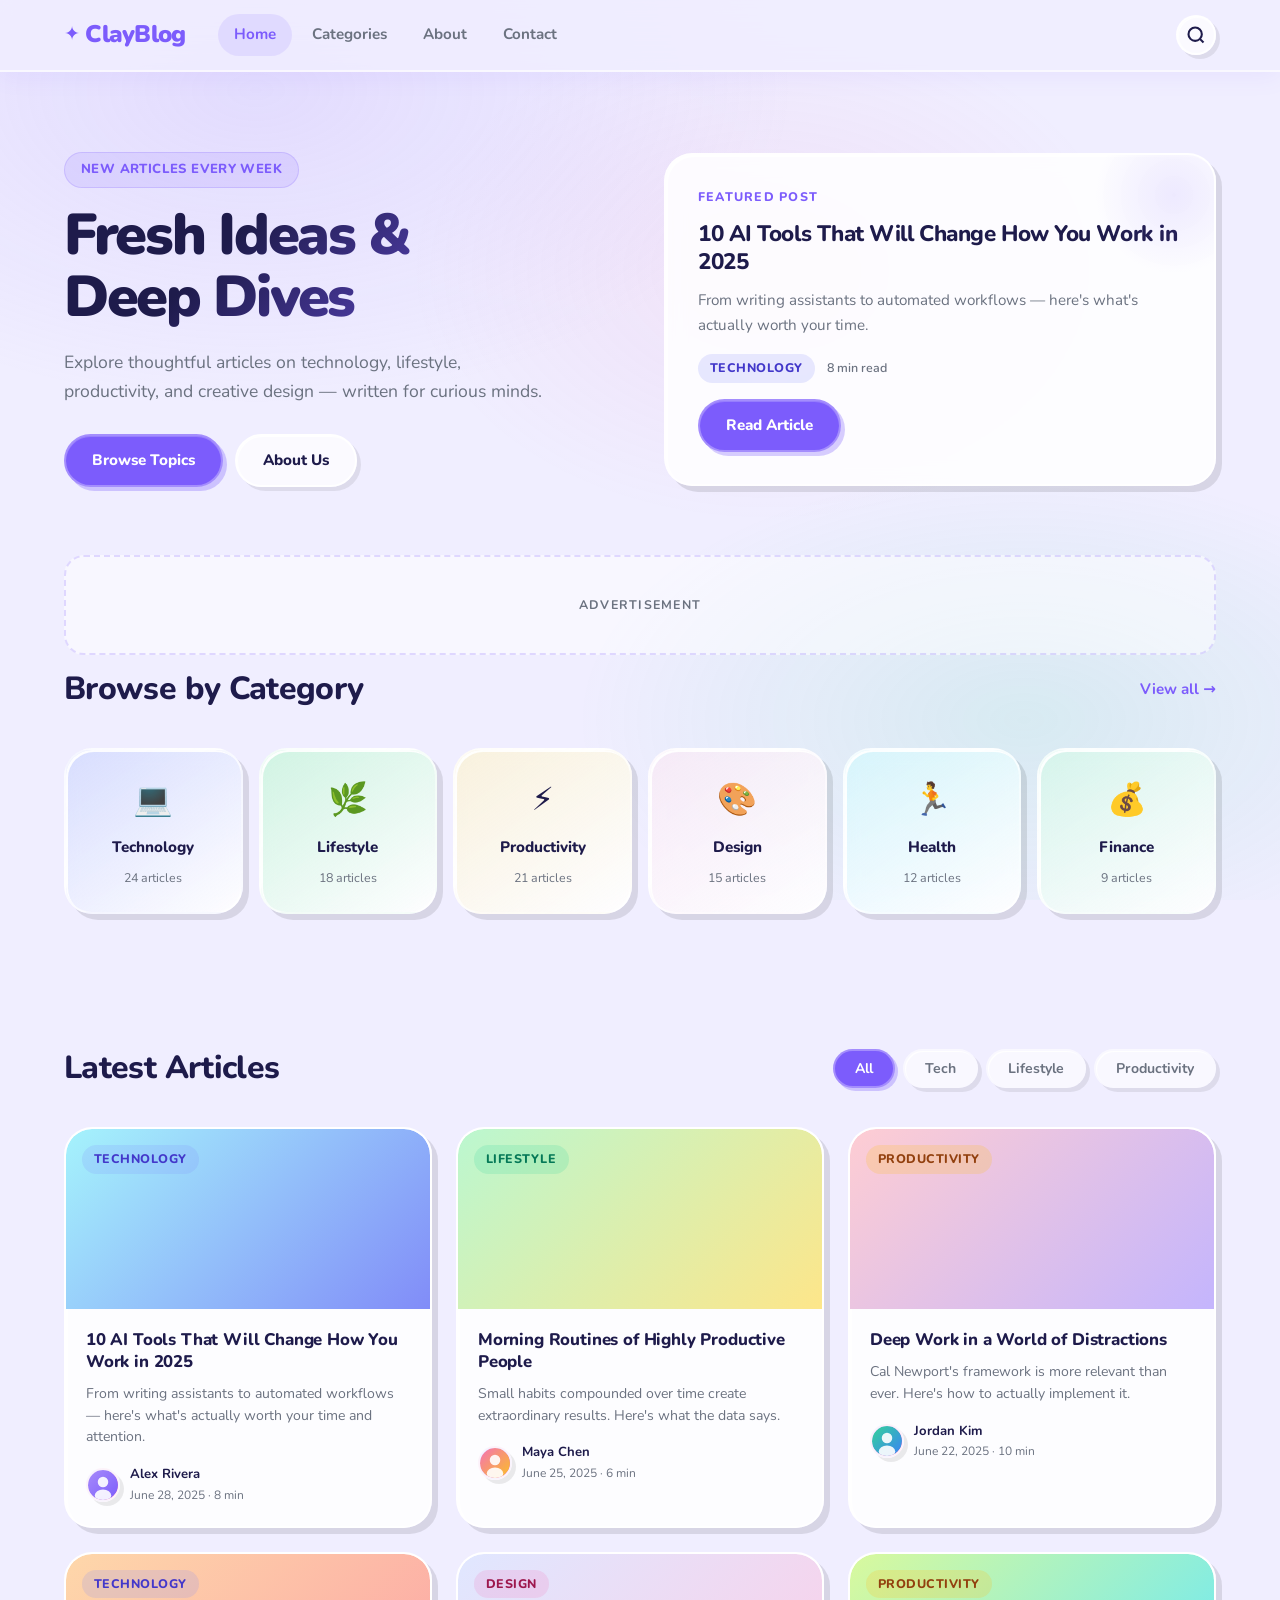
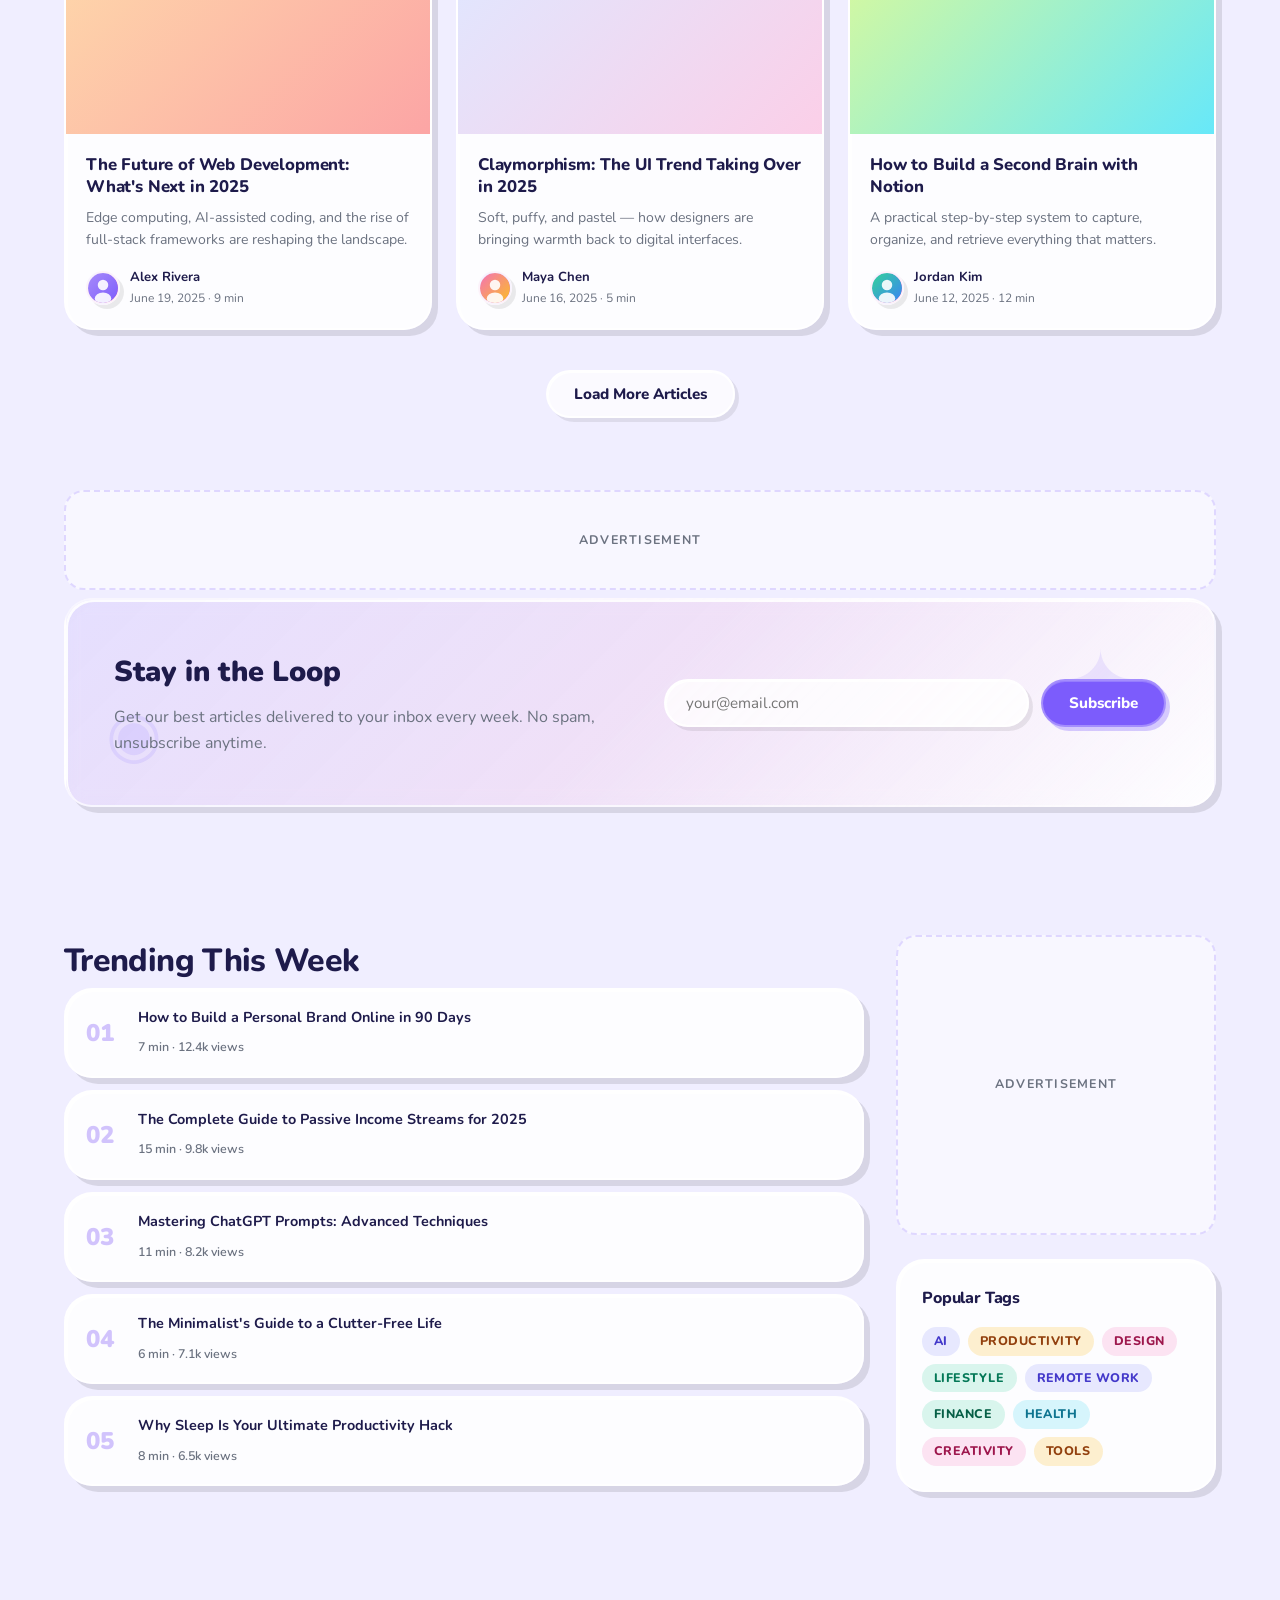
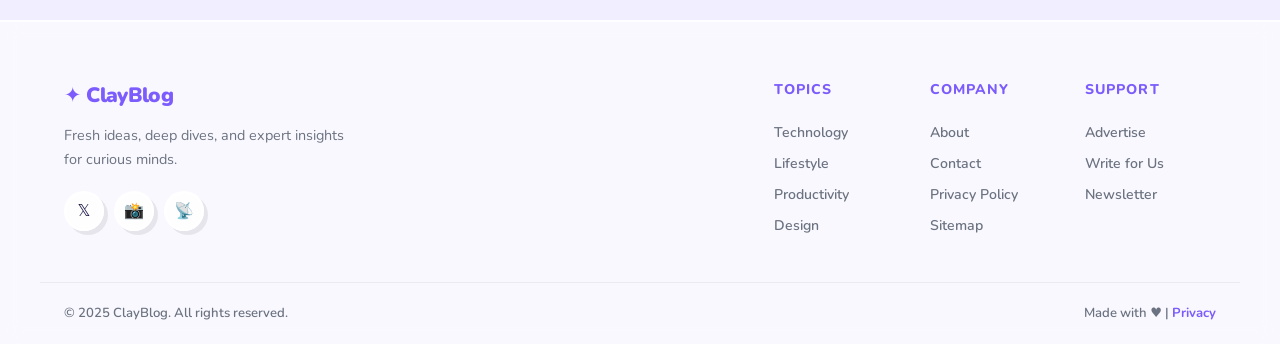
==== index.html @ caddc54f "add new code" ====
<!DOCTYPE html>
<html lang="en">
<head>
  <meta charset="UTF-8" />
  <meta name="viewport" content="width=device-width, initial-scale=1.0" />
  <title>ClayBlog — Fresh Ideas, Deep Dives</title>
  <meta name="description" content="ClayBlog delivers fresh articles on technology, lifestyle, productivity, and design. Explore our in-depth guides and expert insights." />
  <meta name="keywords" content="blog, technology, lifestyle, productivity, design, tips, guides" />
  <meta name="author" content="ClayBlog" />
  <meta name="robots" content="index, follow" />
  <link rel="canonical" href="https://yourdomain.com/" />

  <!-- Open Graph -->
  <meta property="og:type" content="website" />
  <meta property="og:url" content="https://yourdomain.com/" />
  <meta property="og:title" content="ClayBlog — Fresh Ideas, Deep Dives" />
  <meta property="og:description" content="ClayBlog delivers fresh articles on technology, lifestyle, productivity, and design." />
  <meta property="og:image" content="https://yourdomain.com/assets/og-image.jpg" />

  <!-- Twitter Card -->
  <meta name="twitter:card" content="summary_large_image" />
  <meta name="twitter:title" content="ClayBlog — Fresh Ideas, Deep Dives" />
  <meta name="twitter:description" content="ClayBlog delivers fresh articles on technology, lifestyle, productivity, and design." />
  <meta name="twitter:image" content="https://yourdomain.com/assets/og-image.jpg" />

  <!-- JSON-LD Structured Data -->
  <script type="application/ld+json">
  {
    "@context": "https://schema.org",
    "@type": "WebSite",
    "name": "ClayBlog",
    "url": "https://yourdomain.com",
    "description": "Fresh Ideas, Deep Dives",
    "potentialAction": {
      "@type": "SearchAction",
      "target": "https://yourdomain.com/search.html?q={search_term_string}",
      "query-input": "required name=search_term_string"
    }
  }
  </script>

  <!-- Google AdSense -->
  <!-- Replace ca-pub-XXXXXXXXXXXXXXXX with your publisher ID -->
  <!-- <script async src="https://pagead2.googlesyndication.com/pagead/js/adsbygoogle.js?client=ca-pub-XXXXXXXXXXXXXXXX" crossorigin="anonymous"></script> -->

  <link rel="stylesheet" href="css/style.css" />
  <link rel="preconnect" href="https://fonts.googleapis.com" />
  <link rel="preconnect" href="https://fonts.gstatic.com" crossorigin />
  <link href="https://fonts.googleapis.com/css2?family=Nunito:wght@400;600;700;800;900&display=swap" rel="stylesheet" />
</head>
<body>

  <!-- ===== HEADER ===== -->
  <header class="site-header">
    <div class="container header-inner">
      <a href="index.html" class="logo">
        <span class="logo-icon">✦</span> ClayBlog
      </a>
      <nav class="nav" id="main-nav" aria-label="Main navigation">
        <a href="index.html" class="nav-link active">Home</a>
        <a href="category.html" class="nav-link">Categories</a>
        <a href="about.html" class="nav-link">About</a>
        <a href="contact.html" class="nav-link">Contact</a>
      </nav>
      <div class="header-actions">
        <a href="search.html" class="btn-icon" aria-label="Search">
          <svg width="20" height="20" viewBox="0 0 24 24" fill="none" stroke="currentColor" stroke-width="2.5"><circle cx="11" cy="11" r="8"/><path d="m21 21-4.35-4.35"/></svg>
        </a>
        <button class="hamburger" id="hamburger" aria-label="Toggle menu" aria-expanded="false">
          <span></span><span></span><span></span>
        </button>
      </div>
    </div>
  </header>

  <main>

    <!-- ===== HERO ===== -->
    <section class="hero">
      <div class="container hero-inner">
        <div class="hero-text">
          <span class="badge">New Articles Every Week</span>
          <h1 class="hero-title">Fresh Ideas &<br>Deep Dives</h1>
          <p class="hero-desc">Explore thoughtful articles on technology, lifestyle, productivity, and creative design — written for curious minds.</p>
          <div class="hero-actions">
            <a href="category.html" class="btn btn-primary">Browse Topics</a>
            <a href="about.html" class="btn btn-ghost">About Us</a>
          </div>
        </div>
        <div class="hero-card clay-card hero-feature-card">
          <div class="feature-label">Featured Post</div>
          <h2 class="feature-title">10 AI Tools That Will Change How You Work in 2025</h2>
          <p class="feature-desc">From writing assistants to automated workflows — here's what's actually worth your time.</p>
          <div class="feature-meta">
            <span class="tag tag-tech">Technology</span>
            <span class="read-time">8 min read</span>
          </div>
          <a href="post.html" class="btn btn-primary mt-1">Read Article</a>
        </div>
      </div>
    </section>

    <!-- ===== TOP AD BANNER ===== -->
    <div class="container ad-zone">
      <div class="ad-placeholder">
        <!-- Google AdSense Banner 728×90 -->
        <!-- <ins class="adsbygoogle" style="display:block" data-ad-client="ca-pub-XXXXXXXXXXXXXXXX" data-ad-slot="XXXXXXXXXX" data-ad-format="auto" data-full-width-responsive="true"></ins> -->
        <span>Advertisement</span>
      </div>
    </div>

    <!-- ===== CATEGORIES ===== -->
    <section class="section categories-section">
      <div class="container">
        <div class="section-header">
          <h2 class="section-title">Browse by Category</h2>
          <a href="category.html" class="link-more">View all →</a>
        </div>
        <div class="categories-grid">
          <a href="category.html?cat=technology" class="clay-card category-card cat-tech">
            <span class="cat-icon">💻</span>
            <h3>Technology</h3>
            <p>24 articles</p>
          </a>
          <a href="category.html?cat=lifestyle" class="clay-card category-card cat-life">
            <span class="cat-icon">🌿</span>
            <h3>Lifestyle</h3>
            <p>18 articles</p>
          </a>
          <a href="category.html?cat=productivity" class="clay-card category-card cat-prod">
            <span class="cat-icon">⚡</span>
            <h3>Productivity</h3>
            <p>21 articles</p>
          </a>
          <a href="category.html?cat=design" class="clay-card category-card cat-design">
            <span class="cat-icon">🎨</span>
            <h3>Design</h3>
            <p>15 articles</p>
          </a>
          <a href="category.html?cat=health" class="clay-card category-card cat-health">
            <span class="cat-icon">🏃</span>
            <h3>Health</h3>
            <p>12 articles</p>
          </a>
          <a href="category.html?cat=finance" class="clay-card category-card cat-finance">
            <span class="cat-icon">💰</span>
            <h3>Finance</h3>
            <p>9 articles</p>
          </a>
        </div>
      </div>
    </section>

    <!-- ===== LATEST POSTS ===== -->
    <section class="section">
      <div class="container">
        <div class="section-header">
          <h2 class="section-title">Latest Articles</h2>
          <div class="filter-tabs" role="tablist">
            <button class="tab active" data-filter="all" role="tab">All</button>
            <button class="tab" data-filter="technology" role="tab">Tech</button>
            <button class="tab" data-filter="lifestyle" role="tab">Lifestyle</button>
            <button class="tab" data-filter="productivity" role="tab">Productivity</button>
          </div>
        </div>

        <div class="posts-grid" id="posts-grid">

          <article class="clay-card post-card" data-category="technology">
            <div class="post-img" style="background: linear-gradient(135deg,#a5f3fc,#818cf8)">
              <span class="tag tag-tech">Technology</span>
            </div>
            <div class="post-body">
              <h3 class="post-title"><a href="post.html">10 AI Tools That Will Change How You Work in 2025</a></h3>
              <p class="post-excerpt">From writing assistants to automated workflows — here's what's actually worth your time and attention.</p>
              <div class="post-meta">
                <img src="assets/avatar1.svg" alt="Author" class="avatar" />
                <div>
                  <span class="author-name">Alex Rivera</span>
                  <span class="post-date">June 28, 2025 · 8 min</span>
                </div>
              </div>
            </div>
          </article>

          <article class="clay-card post-card" data-category="lifestyle">
            <div class="post-img" style="background: linear-gradient(135deg,#bbf7d0,#fde68a)">
              <span class="tag tag-life">Lifestyle</span>
            </div>
            <div class="post-body">
              <h3 class="post-title"><a href="post.html">Morning Routines of Highly Productive People</a></h3>
              <p class="post-excerpt">Small habits compounded over time create extraordinary results. Here's what the data says.</p>
              <div class="post-meta">
                <img src="assets/avatar2.svg" alt="Author" class="avatar" />
                <div>
                  <span class="author-name">Maya Chen</span>
                  <span class="post-date">June 25, 2025 · 6 min</span>
                </div>
              </div>
            </div>
          </article>

          <article class="clay-card post-card" data-category="productivity">
            <div class="post-img" style="background: linear-gradient(135deg,#fecdd3,#c4b5fd)">
              <span class="tag tag-prod">Productivity</span>
            </div>
            <div class="post-body">
              <h3 class="post-title"><a href="post.html">Deep Work in a World of Distractions</a></h3>
              <p class="post-excerpt">Cal Newport's framework is more relevant than ever. Here's how to actually implement it.</p>
              <div class="post-meta">
                <img src="assets/avatar3.svg" alt="Author" class="avatar" />
                <div>
                  <span class="author-name">Jordan Kim</span>
                  <span class="post-date">June 22, 2025 · 10 min</span>
                </div>
              </div>
            </div>
          </article>

          <article class="clay-card post-card" data-category="technology">
            <div class="post-img" style="background: linear-gradient(135deg,#fed7aa,#fca5a5)">
              <span class="tag tag-tech">Technology</span>
            </div>
            <div class="post-body">
              <h3 class="post-title"><a href="post.html">The Future of Web Development: What's Next in 2025</a></h3>
              <p class="post-excerpt">Edge computing, AI-assisted coding, and the rise of full-stack frameworks are reshaping the landscape.</p>
              <div class="post-meta">
                <img src="assets/avatar1.svg" alt="Author" class="avatar" />
                <div>
                  <span class="author-name">Alex Rivera</span>
                  <span class="post-date">June 19, 2025 · 9 min</span>
                </div>
              </div>
            </div>
          </article>

          <article class="clay-card post-card" data-category="design">
            <div class="post-img" style="background: linear-gradient(135deg,#e0e7ff,#fbcfe8)">
              <span class="tag tag-design">Design</span>
            </div>
            <div class="post-body">
              <h3 class="post-title"><a href="post.html">Claymorphism: The UI Trend Taking Over in 2025</a></h3>
              <p class="post-excerpt">Soft, puffy, and pastel — how designers are bringing warmth back to digital interfaces.</p>
              <div class="post-meta">
                <img src="assets/avatar2.svg" alt="Author" class="avatar" />
                <div>
                  <span class="author-name">Maya Chen</span>
                  <span class="post-date">June 16, 2025 · 5 min</span>
                </div>
              </div>
            </div>
          </article>

          <article class="clay-card post-card" data-category="productivity">
            <div class="post-img" style="background: linear-gradient(135deg,#d9f99d,#67e8f9)">
              <span class="tag tag-prod">Productivity</span>
            </div>
            <div class="post-body">
              <h3 class="post-title"><a href="post.html">How to Build a Second Brain with Notion</a></h3>
              <p class="post-excerpt">A practical step-by-step system to capture, organize, and retrieve everything that matters.</p>
              <div class="post-meta">
                <img src="assets/avatar3.svg" alt="Author" class="avatar" />
                <div>
                  <span class="author-name">Jordan Kim</span>
                  <span class="post-date">June 12, 2025 · 12 min</span>
                </div>
              </div>
            </div>
          </article>

        </div>

        <div class="load-more-wrap">
          <button class="btn btn-ghost" id="load-more">Load More Articles</button>
        </div>
      </div>
    </section>

    <!-- ===== MID AD ===== -->
    <div class="container ad-zone">
      <div class="ad-placeholder">
        <!-- Google AdSense Rectangle 300×250 -->
        <!-- <ins class="adsbygoogle" style="display:block" data-ad-client="ca-pub-XXXXXXXXXXXXXXXX" data-ad-slot="XXXXXXXXXX" data-ad-format="rectangle"></ins> -->
        <span>Advertisement</span>
      </div>
    </div>

    <!-- ===== NEWSLETTER ===== -->
    <section class="section newsletter-section">
      <div class="container">
        <div class="clay-card newsletter-card">
          <div class="newsletter-deco deco-1">✦</div>
          <div class="newsletter-deco deco-2">◉</div>
          <div class="newsletter-inner">
            <div class="newsletter-text">
              <h2>Stay in the Loop</h2>
              <p>Get our best articles delivered to your inbox every week. No spam, unsubscribe anytime.</p>
            </div>
            <form class="newsletter-form" id="newsletter-form" onsubmit="handleSubscribe(event)">
              <input type="email" placeholder="your@email.com" required class="clay-input" aria-label="Email address" />
              <button type="submit" class="btn btn-primary">Subscribe</button>
            </form>
          </div>
        </div>
      </div>
    </section>

    <!-- ===== TRENDING ===== -->
    <section class="section">
      <div class="container two-col">
        <div class="main-col">
          <h2 class="section-title">Trending This Week</h2>
          <div class="trending-list">
            <a href="post.html" class="clay-card trending-item">
              <span class="trend-num">01</span>
              <div>
                <h4>How to Build a Personal Brand Online in 90 Days</h4>
                <span class="read-time">7 min · 12.4k views</span>
              </div>
            </a>
            <a href="post.html" class="clay-card trending-item">
              <span class="trend-num">02</span>
              <div>
                <h4>The Complete Guide to Passive Income Streams for 2025</h4>
                <span class="read-time">15 min · 9.8k views</span>
              </div>
            </a>
            <a href="post.html" class="clay-card trending-item">
              <span class="trend-num">03</span>
              <div>
                <h4>Mastering ChatGPT Prompts: Advanced Techniques</h4>
                <span class="read-time">11 min · 8.2k views</span>
              </div>
            </a>
            <a href="post.html" class="clay-card trending-item">
              <span class="trend-num">04</span>
              <div>
                <h4>The Minimalist's Guide to a Clutter-Free Life</h4>
                <span class="read-time">6 min · 7.1k views</span>
              </div>
            </a>
            <a href="post.html" class="clay-card trending-item">
              <span class="trend-num">05</span>
              <div>
                <h4>Why Sleep Is Your Ultimate Productivity Hack</h4>
                <span class="read-time">8 min · 6.5k views</span>
              </div>
            </a>
          </div>
        </div>

        <aside class="sidebar-col">
          <!-- Sidebar Ad -->
          <div class="ad-placeholder sidebar-ad">
            <!-- Google AdSense Sidebar 300×600 -->
            <!-- <ins class="adsbygoogle" style="display:block" data-ad-client="ca-pub-XXXXXXXXXXXXXXXX" data-ad-slot="XXXXXXXXXX" data-ad-format="auto"></ins> -->
            <span>Advertisement</span>
          </div>

          <div class="clay-card widget">
            <h3 class="widget-title">Popular Tags</h3>
            <div class="tags-cloud">
              <a href="search.html?q=ai" class="tag tag-tech">AI</a>
              <a href="search.html?q=productivity" class="tag tag-prod">Productivity</a>
              <a href="search.html?q=design" class="tag tag-design">Design</a>
              <a href="search.html?q=lifestyle" class="tag tag-life">Lifestyle</a>
              <a href="search.html?q=remote-work" class="tag tag-tech">Remote Work</a>
              <a href="search.html?q=finance" class="tag tag-finance">Finance</a>
              <a href="search.html?q=health" class="tag tag-health">Health</a>
              <a href="search.html?q=creativity" class="tag tag-design">Creativity</a>
              <a href="search.html?q=tools" class="tag tag-prod">Tools</a>
            </div>
          </div>
        </aside>
      </div>
    </section>

  </main>

  <!-- ===== FOOTER ===== -->
  <footer class="site-footer">
    <div class="container footer-inner">
      <div class="footer-brand">
        <a href="index.html" class="logo">✦ ClayBlog</a>
        <p>Fresh ideas, deep dives, and expert insights for curious minds.</p>
        <div class="social-links">
          <a href="#" aria-label="Twitter" class="social-btn">𝕏</a>
          <a href="#" aria-label="Instagram" class="social-btn">📸</a>
          <a href="#" aria-label="RSS" class="social-btn">📡</a>
        </div>
      </div>
      <div class="footer-links">
        <div class="footer-col">
          <h4>Topics</h4>
          <a href="category.html?cat=technology">Technology</a>
          <a href="category.html?cat=lifestyle">Lifestyle</a>
          <a href="category.html?cat=productivity">Productivity</a>
          <a href="category.html?cat=design">Design</a>
        </div>
        <div class="footer-col">
          <h4>Company</h4>
          <a href="about.html">About</a>
          <a href="contact.html">Contact</a>
          <a href="privacy.html">Privacy Policy</a>
          <a href="sitemap.xml">Sitemap</a>
        </div>
        <div class="footer-col">
          <h4>Support</h4>
          <a href="advertise.html">Advertise</a>
          <a href="contact.html">Write for Us</a>
          <a href="contact.html">Newsletter</a>
        </div>
      </div>
    </div>
    <div class="footer-bottom">
      <p>© 2025 ClayBlog. All rights reserved.</p>
      <p>Made with ♥ | <a href="privacy.html">Privacy</a></p>
    </div>
  </footer>

  <script src="js/main.js"></script>
</body>
</html>
---- css/style.css ----
/* ===================================================
   CLAYMORPHISM BLOG — GLOBAL STYLESHEET
   =================================================== */

/* ---- CSS Variables ---- */
:root {
  --clay-bg: #f0eeff;
  --clay-surface: #ffffff;
  --clay-primary: #7c5cfc;
  --clay-primary-light: #a78bfa;
  --clay-secondary: #f472b6;
  --clay-accent: #34d399;
  --clay-text: #1e1b4b;
  --clay-muted: #6b7280;
  --clay-border: rgba(255,255,255,0.7);
  --clay-shadow-sm: 4px 4px 0 rgba(0,0,0,0.08), inset 1px 1px 0 rgba(255,255,255,0.9);
  --clay-shadow-md: 6px 6px 0 rgba(0,0,0,0.10), inset 2px 2px 0 rgba(255,255,255,0.9);
  --clay-shadow-lg: 8px 8px 0 rgba(0,0,0,0.12), inset 2px 2px 0 rgba(255,255,255,0.9);
  --clay-shadow-hover: 10px 10px 0 rgba(124,92,252,0.2), inset 2px 2px 0 rgba(255,255,255,0.9);
  --radius-sm: 14px;
  --radius-md: 20px;
  --radius-lg: 28px;
  --radius-xl: 36px;
  --font: 'Nunito', system-ui, sans-serif;
  --transition: 0.25s cubic-bezier(.34,1.56,.64,1);
}

/* ---- Reset ---- */
*, *::before, *::after { box-sizing: border-box; margin: 0; padding: 0; }
html { scroll-behavior: smooth; }
body {
  font-family: var(--font);
  background: var(--clay-bg);
  color: var(--clay-text);
  line-height: 1.65;
  font-size: 16px;
  min-height: 100vh;
}
img { max-width: 100%; display: block; }
a { text-decoration: none; color: inherit; }
button { cursor: pointer; font-family: var(--font); }

/* ---- Background decoration ---- */
body::before {
  content: '';
  position: fixed;
  inset: 0;
  background:
    radial-gradient(ellipse 60% 50% at 20% 10%, rgba(167,139,250,0.18) 0%, transparent 70%),
    radial-gradient(ellipse 50% 40% at 80% 80%, rgba(52,211,153,0.13) 0%, transparent 70%),
    radial-gradient(ellipse 40% 40% at 60% 30%, rgba(244,114,182,0.10) 0%, transparent 70%);
  pointer-events: none;
  z-index: 0;
}
body > * { position: relative; z-index: 1; }

/* ===================================================
   CLAY CARD — Core component
   =================================================== */
.clay-card {
  background: rgba(255,255,255,0.85);
  backdrop-filter: blur(10px);
  -webkit-backdrop-filter: blur(10px);
  border: 2px solid var(--clay-border);
  border-radius: var(--radius-lg);
  box-shadow: var(--clay-shadow-md);
  transition: transform var(--transition), box-shadow var(--transition);
}
.clay-card:hover {
  transform: translateY(-4px) scale(1.01);
  box-shadow: var(--clay-shadow-hover);
}

/* ===================================================
   LAYOUT
   =================================================== */
.container {
  max-width: 1200px;
  margin: 0 auto;
  padding: 0 24px;
}
.section { padding: 64px 0; }
.two-col {
  display: grid;
  grid-template-columns: 1fr 320px;
  gap: 32px;
  align-items: start;
}

/* ===================================================
   TYPOGRAPHY
   =================================================== */
.section-title {
  font-size: clamp(1.4rem, 3vw, 2rem);
  font-weight: 800;
  color: var(--clay-text);
  letter-spacing: -0.02em;
}
.section-header {
  display: flex;
  align-items: center;
  justify-content: space-between;
  margin-bottom: 32px;
  flex-wrap: wrap;
  gap: 12px;
}
.link-more {
  font-weight: 700;
  color: var(--clay-primary);
  font-size: 0.95rem;
  transition: opacity 0.2s;
}
.link-more:hover { opacity: 0.75; }

/* ===================================================
   HEADER
   =================================================== */
.site-header {
  position: sticky;
  top: 0;
  z-index: 100;
  background: rgba(240,238,255,0.85);
  backdrop-filter: blur(16px);
  -webkit-backdrop-filter: blur(16px);
  border-bottom: 2px solid rgba(255,255,255,0.6);
  box-shadow: 0 4px 24px rgba(124,92,252,0.08);
}
.header-inner {
  display: flex;
  align-items: center;
  gap: 32px;
  height: 70px;
}
.logo {
  font-size: 1.5rem;
  font-weight: 900;
  color: var(--clay-primary);
  letter-spacing: -0.03em;
  display: flex;
  align-items: center;
  gap: 6px;
  flex-shrink: 0;
}
.logo-icon { font-size: 1.2rem; }
.nav {
  display: flex;
  gap: 4px;
  flex: 1;
}
.nav-link {
  padding: 8px 16px;
  border-radius: 50px;
  font-weight: 700;
  font-size: 0.95rem;
  color: var(--clay-muted);
  transition: all 0.2s;
}
.nav-link:hover, .nav-link.active {
  background: rgba(124,92,252,0.12);
  color: var(--clay-primary);
}
.header-actions { display: flex; align-items: center; gap: 8px; margin-left: auto; }
.btn-icon {
  width: 40px; height: 40px;
  display: flex; align-items: center; justify-content: center;
  background: rgba(255,255,255,0.7);
  border-radius: 50%;
  border: 2px solid rgba(255,255,255,0.9);
  box-shadow: var(--clay-shadow-sm);
  color: var(--clay-text);
  transition: all 0.2s;
}
.btn-icon:hover { transform: scale(1.08); box-shadow: var(--clay-shadow-md); }
.hamburger {
  display: none;
  flex-direction: column;
  gap: 5px;
  background: rgba(255,255,255,0.7);
  border: 2px solid rgba(255,255,255,0.9);
  box-shadow: var(--clay-shadow-sm);
  border-radius: 12px;
  padding: 9px 10px;
  width: 42px; height: 42px;
}
.hamburger span {
  display: block; width: 100%; height: 2px;
  background: var(--clay-text); border-radius: 2px;
  transition: all 0.25s;
}

/* ===================================================
   BUTTONS
   =================================================== */
.btn {
  display: inline-flex;
  align-items: center;
  gap: 8px;
  padding: 12px 26px;
  border-radius: 50px;
  font-weight: 800;
  font-size: 0.95rem;
  border: 2.5px solid transparent;
  transition: all var(--transition);
  white-space: nowrap;
}
.btn-primary {
  background: var(--clay-primary);
  color: #fff;
  border-color: rgba(255,255,255,0.3);
  box-shadow: 4px 4px 0 rgba(124,92,252,0.3), inset 0 1px 0 rgba(255,255,255,0.2);
}
.btn-primary:hover {
  transform: translateY(-3px) scale(1.03);
  box-shadow: 6px 6px 0 rgba(124,92,252,0.35), inset 0 1px 0 rgba(255,255,255,0.2);
}
.btn-ghost {
  background: rgba(255,255,255,0.7);
  color: var(--clay-text);
  border-color: rgba(255,255,255,0.9);
  box-shadow: var(--clay-shadow-sm);
}
.btn-ghost:hover {
  transform: translateY(-3px) scale(1.03);
  box-shadow: var(--clay-shadow-md);
  background: #fff;
}
.mt-1 { margin-top: 16px; }

/* ===================================================
   BADGES & TAGS
   =================================================== */
.badge {
  display: inline-flex;
  align-items: center;
  padding: 6px 16px;
  background: rgba(124,92,252,0.12);
  color: var(--clay-primary);
  border-radius: 50px;
  font-size: 0.82rem;
  font-weight: 800;
  letter-spacing: 0.03em;
  text-transform: uppercase;
  margin-bottom: 16px;
  border: 1.5px solid rgba(124,92,252,0.2);
}
.tag {
  display: inline-flex;
  align-items: center;
  padding: 4px 12px;
  border-radius: 50px;
  font-size: 0.78rem;
  font-weight: 800;
  text-transform: uppercase;
  letter-spacing: 0.04em;
}
.tag-tech { background: rgba(129,140,248,0.18); color: #4338ca; }
.tag-life { background: rgba(52,211,153,0.18); color: #047857; }
.tag-prod { background: rgba(251,191,36,0.22); color: #92400e; }
.tag-design { background: rgba(244,114,182,0.18); color: #9d174d; }
.tag-health { background: rgba(34,211,238,0.18); color: #0e7490; }
.tag-finance { background: rgba(52,211,153,0.18); color: #065f46; }

/* ===================================================
   HERO
   =================================================== */
.hero {
  padding: 80px 0 60px;
}
.hero-inner {
  display: grid;
  grid-template-columns: 1fr 1fr;
  gap: 48px;
  align-items: center;
}
.hero-title {
  font-size: clamp(2.2rem, 5vw, 3.6rem);
  font-weight: 900;
  line-height: 1.08;
  letter-spacing: -0.04em;
  margin-bottom: 20px;
  background: linear-gradient(135deg, var(--clay-text) 30%, var(--clay-primary));
  -webkit-background-clip: text;
  -webkit-text-fill-color: transparent;
  background-clip: text;
}
.hero-desc {
  color: var(--clay-muted);
  font-size: 1.1rem;
  margin-bottom: 28px;
  max-width: 480px;
}
.hero-actions { display: flex; gap: 12px; flex-wrap: wrap; }
.hero-feature-card {
  padding: 32px;
  position: relative;
  overflow: hidden;
}
.hero-feature-card::before {
  content: '';
  position: absolute;
  top: -40px; right: -40px;
  width: 160px; height: 160px;
  background: radial-gradient(circle, rgba(124,92,252,0.12), transparent 70%);
  border-radius: 50%;
}
.feature-label {
  font-size: 0.78rem;
  font-weight: 800;
  text-transform: uppercase;
  letter-spacing: 0.1em;
  color: var(--clay-primary);
  margin-bottom: 12px;
}
.feature-title {
  font-size: 1.4rem;
  font-weight: 800;
  line-height: 1.25;
  margin-bottom: 12px;
  letter-spacing: -0.02em;
}
.feature-desc {
  color: var(--clay-muted);
  font-size: 0.95rem;
  margin-bottom: 16px;
}
.feature-meta { display: flex; align-items: center; gap: 12px; }

/* ===================================================
   CATEGORIES
   =================================================== */
.categories-section { padding-top: 0; }
.categories-grid {
  display: grid;
  grid-template-columns: repeat(6, 1fr);
  gap: 16px;
}
.category-card {
  display: flex;
  flex-direction: column;
  align-items: center;
  text-align: center;
  padding: 24px 16px;
  gap: 8px;
  transition: all var(--transition);
}
.category-card:hover { transform: translateY(-6px) scale(1.04); }
.cat-icon { font-size: 2rem; }
.category-card h3 { font-size: 0.95rem; font-weight: 800; }
.category-card p { font-size: 0.78rem; color: var(--clay-muted); }
.cat-tech { background: linear-gradient(145deg, rgba(199,210,254,0.6), rgba(255,255,255,0.9)); }
.cat-life { background: linear-gradient(145deg, rgba(187,247,208,0.6), rgba(255,255,255,0.9)); }
.cat-prod { background: linear-gradient(145deg, rgba(254,243,199,0.6), rgba(255,255,255,0.9)); }
.cat-design { background: linear-gradient(145deg, rgba(252,231,243,0.6), rgba(255,255,255,0.9)); }
.cat-health { background: linear-gradient(145deg, rgba(207,250,254,0.6), rgba(255,255,255,0.9)); }
.cat-finance { background: linear-gradient(145deg, rgba(209,250,229,0.6), rgba(255,255,255,0.9)); }

/* ===================================================
   FILTER TABS
   =================================================== */
.filter-tabs { display: flex; gap: 8px; flex-wrap: wrap; }
.tab {
  padding: 8px 20px;
  border-radius: 50px;
  border: 2px solid transparent;
  font-size: 0.88rem;
  font-weight: 700;
  background: rgba(255,255,255,0.6);
  color: var(--clay-muted);
  box-shadow: var(--clay-shadow-sm);
  transition: all 0.2s;
}
.tab:hover { background: rgba(255,255,255,0.9); color: var(--clay-text); }
.tab.active {
  background: var(--clay-primary);
  color: #fff;
  border-color: rgba(255,255,255,0.3);
  box-shadow: 3px 3px 0 rgba(124,92,252,0.3);
}

/* ===================================================
   POST CARDS
   =================================================== */
.posts-grid {
  display: grid;
  grid-template-columns: repeat(3, 1fr);
  gap: 24px;
}
.post-card { overflow: hidden; }
.post-img {
  height: 180px;
  border-radius: calc(var(--radius-lg) - 2px) calc(var(--radius-lg) - 2px) 0 0;
  display: flex;
  align-items: flex-start;
  padding: 16px;
  position: relative;
}
.post-body { padding: 20px; }
.post-title {
  font-size: 1.05rem;
  font-weight: 800;
  line-height: 1.3;
  margin-bottom: 10px;
  letter-spacing: -0.01em;
}
.post-title a { color: var(--clay-text); transition: color 0.2s; }
.post-title a:hover { color: var(--clay-primary); }
.post-excerpt { font-size: 0.88rem; color: var(--clay-muted); margin-bottom: 16px; line-height: 1.55; }
.post-meta { display: flex; align-items: center; gap: 10px; }
.avatar {
  width: 34px; height: 34px;
  border-radius: 50%;
  border: 2px solid rgba(255,255,255,0.9);
  box-shadow: var(--clay-shadow-sm);
  background: linear-gradient(135deg, var(--clay-primary-light), var(--clay-secondary));
}
.author-name { display: block; font-size: 0.82rem; font-weight: 700; }
.post-date { display: block; font-size: 0.75rem; color: var(--clay-muted); }
.read-time { font-size: 0.78rem; color: var(--clay-muted); font-weight: 600; }
.load-more-wrap { text-align: center; margin-top: 40px; }

/* ===================================================
   AD ZONES
   =================================================== */
.ad-zone { margin: 8px auto; }
.ad-placeholder {
  background: rgba(255,255,255,0.5);
  border: 2px dashed rgba(124,92,252,0.2);
  border-radius: var(--radius-md);
  min-height: 100px;
  display: flex;
  align-items: center;
  justify-content: center;
  color: var(--clay-muted);
  font-size: 0.78rem;
  font-weight: 700;
  text-transform: uppercase;
  letter-spacing: 0.1em;
  padding: 12px;
}
.sidebar-ad { min-height: 300px; margin-bottom: 24px; }

/* ===================================================
   NEWSLETTER
   =================================================== */
.newsletter-section { padding-top: 0; }
.newsletter-card {
  padding: 48px;
  position: relative;
  overflow: hidden;
  background: linear-gradient(135deg, rgba(167,139,250,0.15), rgba(244,114,182,0.1), rgba(255,255,255,0.9));
}
.newsletter-deco {
  position: absolute;
  font-size: 3rem;
  opacity: 0.12;
  color: var(--clay-primary);
  pointer-events: none;
  font-weight: 900;
}
.deco-1 { top: 16px; right: 80px; font-size: 5rem; }
.deco-2 { bottom: 16px; left: 40px; font-size: 4rem; }
.newsletter-inner {
  display: flex;
  align-items: center;
  gap: 48px;
  position: relative;
}
.newsletter-text { flex: 1; }
.newsletter-text h2 { font-size: 1.8rem; font-weight: 900; margin-bottom: 8px; }
.newsletter-text p { color: var(--clay-muted); font-size: 1rem; }
.newsletter-form {
  display: flex;
  gap: 12px;
  flex: 1;
  min-width: 0;
}
.clay-input {
  flex: 1;
  padding: 12px 20px;
  border-radius: 50px;
  border: 2px solid rgba(255,255,255,0.9);
  background: rgba(255,255,255,0.8);
  font-family: var(--font);
  font-size: 0.95rem;
  color: var(--clay-text);
  box-shadow: var(--clay-shadow-sm);
  outline: none;
  transition: box-shadow 0.2s;
  min-width: 0;
}
.clay-input:focus { box-shadow: var(--clay-shadow-md), 0 0 0 3px rgba(124,92,252,0.15); }

/* ===================================================
   TRENDING
   =================================================== */
.trending-list { display: flex; flex-direction: column; gap: 12px; }
.trending-item {
  display: flex;
  align-items: center;
  gap: 16px;
  padding: 16px 20px;
  transition: all var(--transition);
  text-decoration: none;
  color: var(--clay-text);
}
.trending-item:hover { transform: translateX(4px); }
.trend-num {
  font-size: 1.5rem;
  font-weight: 900;
  color: var(--clay-primary-light);
  opacity: 0.5;
  min-width: 36px;
  line-height: 1;
}
.trending-item h4 { font-size: 0.9rem; font-weight: 700; margin-bottom: 4px; }

/* ===================================================
   SIDEBAR WIDGETS
   =================================================== */
.widget { padding: 24px; }
.widget-title {
  font-size: 1rem;
  font-weight: 800;
  margin-bottom: 16px;
  letter-spacing: -0.01em;
}
.tags-cloud { display: flex; flex-wrap: wrap; gap: 8px; }

/* ===================================================
   FOOTER
   =================================================== */
.site-footer {
  background: rgba(255,255,255,0.6);
  backdrop-filter: blur(10px);
  border-top: 2px solid rgba(255,255,255,0.7);
  margin-top: 64px;
}
.footer-inner {
  padding: 56px 24px 40px;
  display: grid;
  grid-template-columns: 1.5fr 1fr;
  gap: 48px;
}
.footer-brand .logo { font-size: 1.3rem; margin-bottom: 12px; display: inline-flex; }
.footer-brand p { color: var(--clay-muted); font-size: 0.9rem; max-width: 280px; margin-bottom: 20px; }
.social-links { display: flex; gap: 10px; }
.social-btn {
  width: 40px; height: 40px;
  border-radius: 50%;
  background: rgba(255,255,255,0.8);
  border: 2px solid rgba(255,255,255,0.9);
  box-shadow: var(--clay-shadow-sm);
  display: flex; align-items: center; justify-content: center;
  font-size: 1rem;
  transition: all 0.2s;
}
.social-btn:hover { transform: translateY(-3px); box-shadow: var(--clay-shadow-md); }
.footer-links { display: grid; grid-template-columns: repeat(3, 1fr); gap: 24px; }
.footer-col h4 { font-size: 0.88rem; font-weight: 800; text-transform: uppercase; letter-spacing: 0.08em; margin-bottom: 16px; color: var(--clay-primary); }
.footer-col a {
  display: block;
  font-size: 0.88rem;
  color: var(--clay-muted);
  padding: 4px 0;
  transition: color 0.2s;
  font-weight: 600;
}
.footer-col a:hover { color: var(--clay-primary); }
.footer-bottom {
  border-top: 1px solid rgba(0,0,0,0.06);
  padding: 20px 24px;
  display: flex;
  justify-content: space-between;
  align-items: center;
  font-size: 0.82rem;
  color: var(--clay-muted);
  font-weight: 600;
  max-width: 1200px;
  margin: 0 auto;
}
.footer-bottom a { color: var(--clay-primary); font-weight: 700; }

/* ===================================================
   POST PAGE
   =================================================== */
.post-hero { padding: 56px 0 40px; }
.post-layout {
  display: grid;
  grid-template-columns: 1fr 300px;
  gap: 32px;
  align-items: start;
  padding: 0 0 80px;
}
.post-header { margin-bottom: 32px; }
.post-header .tag { margin-bottom: 16px; }
.post-header h1 {
  font-size: clamp(1.8rem, 4vw, 2.8rem);
  font-weight: 900;
  line-height: 1.12;
  letter-spacing: -0.03em;
  margin-bottom: 16px;
}
.post-subtitle { font-size: 1.15rem; color: var(--clay-muted); margin-bottom: 24px; }
.post-meta-bar {
  display: flex;
  align-items: center;
  gap: 16px;
  padding: 16px 0;
  border-top: 2px solid rgba(0,0,0,0.06);
  border-bottom: 2px solid rgba(0,0,0,0.06);
  flex-wrap: wrap;
}
.post-cover {
  width: 100%;
  height: 400px;
  border-radius: var(--radius-xl);
  background: linear-gradient(135deg, #a5f3fc, #818cf8, #c4b5fd);
  margin-bottom: 40px;
  display: flex;
  align-items: center;
  justify-content: center;
  box-shadow: var(--clay-shadow-lg);
  font-size: 5rem;
}
.post-content { max-width: 720px; }
.post-content h2 {
  font-size: 1.5rem; font-weight: 800;
  margin: 40px 0 16px;
  letter-spacing: -0.02em;
}
.post-content h3 { font-size: 1.2rem; font-weight: 800; margin: 28px 0 12px; }
.post-content p { margin-bottom: 20px; font-size: 1.05rem; line-height: 1.75; color: #2d2b4e; }
.post-content ul, .post-content ol { margin: 0 0 20px 24px; }
.post-content li { margin-bottom: 8px; font-size: 1.05rem; line-height: 1.7; }
.post-content blockquote {
  border-left: 4px solid var(--clay-primary);
  padding: 16px 24px;
  margin: 28px 0;
  background: rgba(124,92,252,0.07);
  border-radius: 0 var(--radius-sm) var(--radius-sm) 0;
  font-size: 1.1rem;
  font-weight: 600;
  color: var(--clay-text);
}
.post-content code {
  background: rgba(124,92,252,0.1);
  padding: 2px 8px;
  border-radius: 6px;
  font-size: 0.9em;
  font-family: monospace;
}
.callout {
  padding: 20px 24px;
  border-radius: var(--radius-md);
  margin: 28px 0;
  background: rgba(167,139,250,0.12);
  border: 2px solid rgba(124,92,252,0.15);
  font-size: 0.95rem;
  font-weight: 600;
}
.post-tags { margin-top: 40px; display: flex; gap: 8px; flex-wrap: wrap; }
.post-share {
  margin-top: 32px;
  padding: 24px;
  border-radius: var(--radius-lg);
  background: rgba(255,255,255,0.7);
  border: 2px solid rgba(255,255,255,0.9);
  box-shadow: var(--clay-shadow-sm);
}
.post-share h4 { font-size: 0.9rem; font-weight: 800; margin-bottom: 12px; }
.share-btns { display: flex; gap: 10px; flex-wrap: wrap; }
.share-btn {
  padding: 8px 16px;
  border-radius: 50px;
  font-size: 0.82rem;
  font-weight: 700;
  border: 2px solid transparent;
  transition: all 0.2s;
}
.share-tw { background: rgba(29,161,242,0.12); color: #1da1f2; }
.share-fb { background: rgba(24,119,242,0.12); color: #1877f2; }
.share-li { background: rgba(10,102,194,0.12); color: #0a66c2; }
.share-cp { background: rgba(124,92,252,0.12); color: var(--clay-primary); }
.share-btn:hover { transform: translateY(-2px); box-shadow: var(--clay-shadow-sm); }

/* Post sidebar */
.post-sidebar { position: sticky; top: 90px; display: flex; flex-direction: column; gap: 20px; }
.sidebar-widget {
  padding: 22px;
  border-radius: var(--radius-lg);
  background: rgba(255,255,255,0.85);
  border: 2px solid rgba(255,255,255,0.9);
  box-shadow: var(--clay-shadow-sm);
}
.sidebar-widget h3 { font-size: 0.95rem; font-weight: 800; margin-bottom: 16px; }
.related-post {
  display: flex;
  gap: 12px;
  align-items: flex-start;
  padding: 10px 0;
  border-bottom: 1px solid rgba(0,0,0,0.05);
  color: var(--clay-text);
}
.related-post:last-child { border-bottom: none; }
.related-thumb {
  width: 52px; height: 52px;
  border-radius: var(--radius-sm);
  flex-shrink: 0;
  display: flex; align-items: center; justify-content: center;
  font-size: 1.3rem;
}
.related-post h4 { font-size: 0.82rem; font-weight: 700; line-height: 1.35; margin-bottom: 4px; }
.related-post:hover h4 { color: var(--clay-primary); }
.toc-list { list-style: none; margin: 0; padding: 0; }
.toc-list li { margin-bottom: 10px; }
.toc-list a {
  font-size: 0.85rem;
  color: var(--clay-muted);
  font-weight: 600;
  transition: color 0.2s;
  display: block;
  padding: 4px 0 4px 12px;
  border-left: 2px solid transparent;
}
.toc-list a:hover, .toc-list a.active {
  color: var(--clay-primary);
  border-left-color: var(--clay-primary);
}

/* ===================================================
   CATEGORY PAGE
   =================================================== */
.page-hero {
  padding: 56px 0 32px;
  text-align: center;
}
.page-hero h1 { font-size: clamp(2rem, 5vw, 3rem); font-weight: 900; margin-bottom: 12px; }
.page-hero p { color: var(--clay-muted); font-size: 1.05rem; }

/* ===================================================
   ABOUT PAGE
   =================================================== */
.about-hero { padding: 64px 0; }
.about-inner { display: grid; grid-template-columns: 1fr 1fr; gap: 64px; align-items: center; }
.about-img {
  border-radius: var(--radius-xl);
  height: 400px;
  background: linear-gradient(135deg, #a5f3fc, #818cf8, #c4b5fd);
  display: flex; align-items: center; justify-content: center;
  font-size: 5rem;
  box-shadow: var(--clay-shadow-lg);
}
.about-text h1 { font-size: 2.5rem; font-weight: 900; margin-bottom: 20px; }
.about-text p { color: var(--clay-muted); font-size: 1.05rem; margin-bottom: 16px; line-height: 1.75; }
.team-grid { display: grid; grid-template-columns: repeat(3, 1fr); gap: 24px; margin-top: 48px; }
.team-card {
  padding: 28px 20px;
  text-align: center;
}
.team-avatar {
  width: 80px; height: 80px;
  border-radius: 50%;
  margin: 0 auto 16px;
  background: linear-gradient(135deg, var(--clay-primary-light), var(--clay-secondary));
  display: flex; align-items: center; justify-content: center;
  font-size: 2rem;
  border: 3px solid rgba(255,255,255,0.9);
  box-shadow: var(--clay-shadow-sm);
}
.team-card h3 { font-weight: 800; margin-bottom: 4px; }
.team-card p { font-size: 0.85rem; color: var(--clay-muted); }

/* ===================================================
   CONTACT PAGE
   =================================================== */
.contact-grid { display: grid; grid-template-columns: 1fr 1fr; gap: 48px; padding: 64px 0; }
.contact-info h1 { font-size: 2.2rem; font-weight: 900; margin-bottom: 16px; }
.contact-info p { color: var(--clay-muted); margin-bottom: 32px; line-height: 1.7; }
.contact-item { display: flex; align-items: center; gap: 16px; margin-bottom: 20px; }
.contact-icon {
  width: 48px; height: 48px;
  border-radius: var(--radius-sm);
  background: rgba(124,92,252,0.1);
  display: flex; align-items: center; justify-content: center;
  font-size: 1.3rem;
  border: 2px solid rgba(124,92,252,0.15);
}
.contact-item h4 { font-size: 0.85rem; font-weight: 700; }
.contact-item p { font-size: 0.9rem; color: var(--clay-muted); }
.contact-form { display: flex; flex-direction: column; gap: 16px; }
.form-group { display: flex; flex-direction: column; gap: 6px; }
.form-label { font-size: 0.85rem; font-weight: 700; color: var(--clay-text); }
.clay-textarea {
  padding: 14px 20px;
  border-radius: var(--radius-md);
  border: 2px solid rgba(255,255,255,0.9);
  background: rgba(255,255,255,0.8);
  font-family: var(--font);
  font-size: 0.95rem;
  color: var(--clay-text);
  box-shadow: var(--clay-shadow-sm);
  outline: none;
  resize: vertical;
  transition: box-shadow 0.2s;
}
.clay-input, .clay-textarea { width: 100%; }
.clay-textarea:focus { box-shadow: var(--clay-shadow-md), 0 0 0 3px rgba(124,92,252,0.15); }

/* ===================================================
   SEARCH PAGE
   =================================================== */
.search-hero { padding: 56px 0 32px; text-align: center; }
.search-box { max-width: 640px; margin: 0 auto; display: flex; gap: 12px; }
.search-results { padding: 40px 0 80px; }
.search-results-grid { display: grid; gap: 16px; }
.search-result-item {
  display: flex;
  gap: 20px;
  padding: 20px;
  border-radius: var(--radius-lg);
  background: rgba(255,255,255,0.85);
  border: 2px solid rgba(255,255,255,0.9);
  box-shadow: var(--clay-shadow-sm);
  transition: all var(--transition);
  color: var(--clay-text);
}
.search-result-item:hover { transform: translateX(4px); box-shadow: var(--clay-shadow-md); }
.result-thumb {
  width: 80px; height: 80px;
  border-radius: var(--radius-md);
  flex-shrink: 0;
  display: flex; align-items: center; justify-content: center;
  font-size: 2rem;
}
.result-body h3 { font-size: 1rem; font-weight: 800; margin-bottom: 6px; }
.result-body p { font-size: 0.88rem; color: var(--clay-muted); }

/* ===================================================
   PRIVACY / LEGAL
   =================================================== */
.legal-content {
  max-width: 780px;
  margin: 0 auto;
  padding: 64px 24px;
}
.legal-content h1 { font-size: 2rem; font-weight: 900; margin-bottom: 8px; }
.legal-content .subtitle { color: var(--clay-muted); margin-bottom: 40px; }
.legal-content h2 { font-size: 1.2rem; font-weight: 800; margin: 32px 0 12px; }
.legal-content p, .legal-content li { font-size: 0.98rem; color: #3b3a5c; line-height: 1.75; margin-bottom: 12px; }
.legal-content ul { margin-left: 20px; }

/* ===================================================
   TOAST / NOTIFICATION
   =================================================== */
.toast {
  position: fixed;
  bottom: 24px; right: 24px;
  background: var(--clay-primary);
  color: #fff;
  padding: 14px 24px;
  border-radius: var(--radius-md);
  font-weight: 700;
  font-size: 0.9rem;
  box-shadow: var(--clay-shadow-lg);
  z-index: 9999;
  transform: translateY(120px);
  transition: transform 0.4s cubic-bezier(.34,1.56,.64,1);
}
.toast.show { transform: translateY(0); }

/* ===================================================
   SCROLL TO TOP
   =================================================== */
.scroll-top {
  position: fixed;
  bottom: 28px; right: 28px;
  width: 48px; height: 48px;
  border-radius: 50%;
  background: var(--clay-primary);
  color: #fff;
  border: 2px solid rgba(255,255,255,0.3);
  box-shadow: 4px 4px 0 rgba(124,92,252,0.3);
  display: flex; align-items: center; justify-content: center;
  font-size: 1.2rem;
  cursor: pointer;
  z-index: 999;
  opacity: 0;
  transform: translateY(20px);
  transition: all 0.3s;
}
.scroll-top.visible { opacity: 1; transform: translateY(0); }
.scroll-top:hover { transform: translateY(-4px); }

/* ===================================================
   RESPONSIVE
   =================================================== */
@media (max-width: 1024px) {
  .categories-grid { grid-template-columns: repeat(3, 1fr); }
  .two-col { grid-template-columns: 1fr; }
  .post-layout { grid-template-columns: 1fr; }
  .post-sidebar { position: static; }
}

@media (max-width: 768px) {
  .hero-inner { grid-template-columns: 1fr; }
  .hero-feature-card { order: -1; }
  .posts-grid { grid-template-columns: 1fr; }
  .footer-inner { grid-template-columns: 1fr; }
  .footer-links { grid-template-columns: repeat(2, 1fr); }
  .newsletter-inner { flex-direction: column; gap: 24px; }
  .newsletter-form { flex-direction: column; }
  .about-inner { grid-template-columns: 1fr; }
  .contact-grid { grid-template-columns: 1fr; }
  .team-grid { grid-template-columns: 1fr; }
  .nav { display: none; flex-direction: column; gap: 4px; position: absolute; top: 70px; left: 0; right: 0; background: rgba(240,238,255,0.97); backdrop-filter: blur(16px); padding: 16px 24px; border-bottom: 2px solid rgba(255,255,255,0.6); box-shadow: 0 8px 24px rgba(0,0,0,0.08); z-index: 99; }
  .nav.open { display: flex; }
  .hamburger { display: flex; }
  .categories-grid { grid-template-columns: repeat(2, 1fr); }
  .section { padding: 40px 0; }
}

@media (max-width: 480px) {
  .categories-grid { grid-template-columns: repeat(2, 1fr); }
  .footer-links { grid-template-columns: 1fr; }
  .hero { padding: 48px 0 40px; }
  .hero-title { font-size: 2rem; }
  .newsletter-card { padding: 28px 20px; }
  .post-cover { height: 240px; }
  .search-box { flex-direction: column; }
}

/* ===================================================
   ANIMATIONS
   =================================================== */
@keyframes fadeInUp {
  from { opacity: 0; transform: translateY(24px); }
  to   { opacity: 1; transform: translateY(0); }
}
.animate-in {
  animation: fadeInUp 0.5s ease forwards;
  opacity: 0;
}
.delay-1 { animation-delay: 0.1s; }
.delay-2 { animation-delay: 0.2s; }
.delay-3 { animation-delay: 0.3s; }
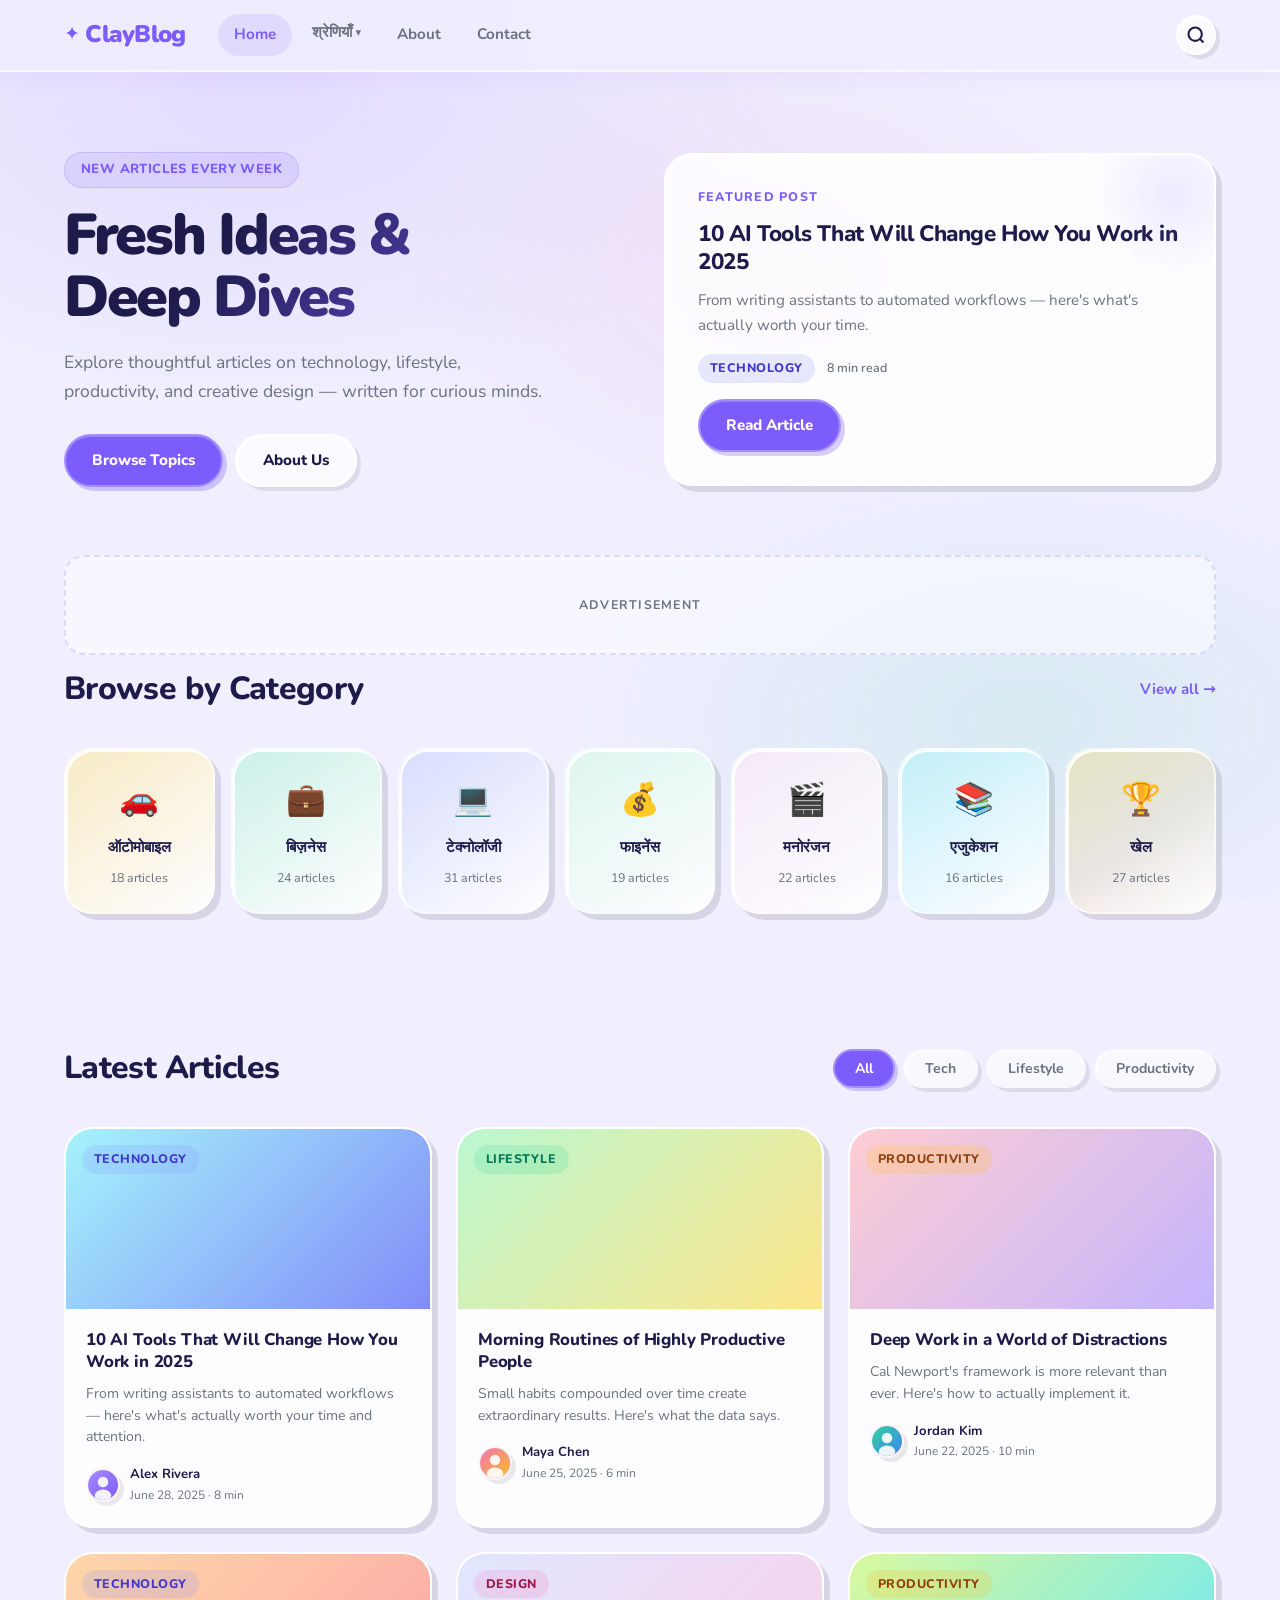
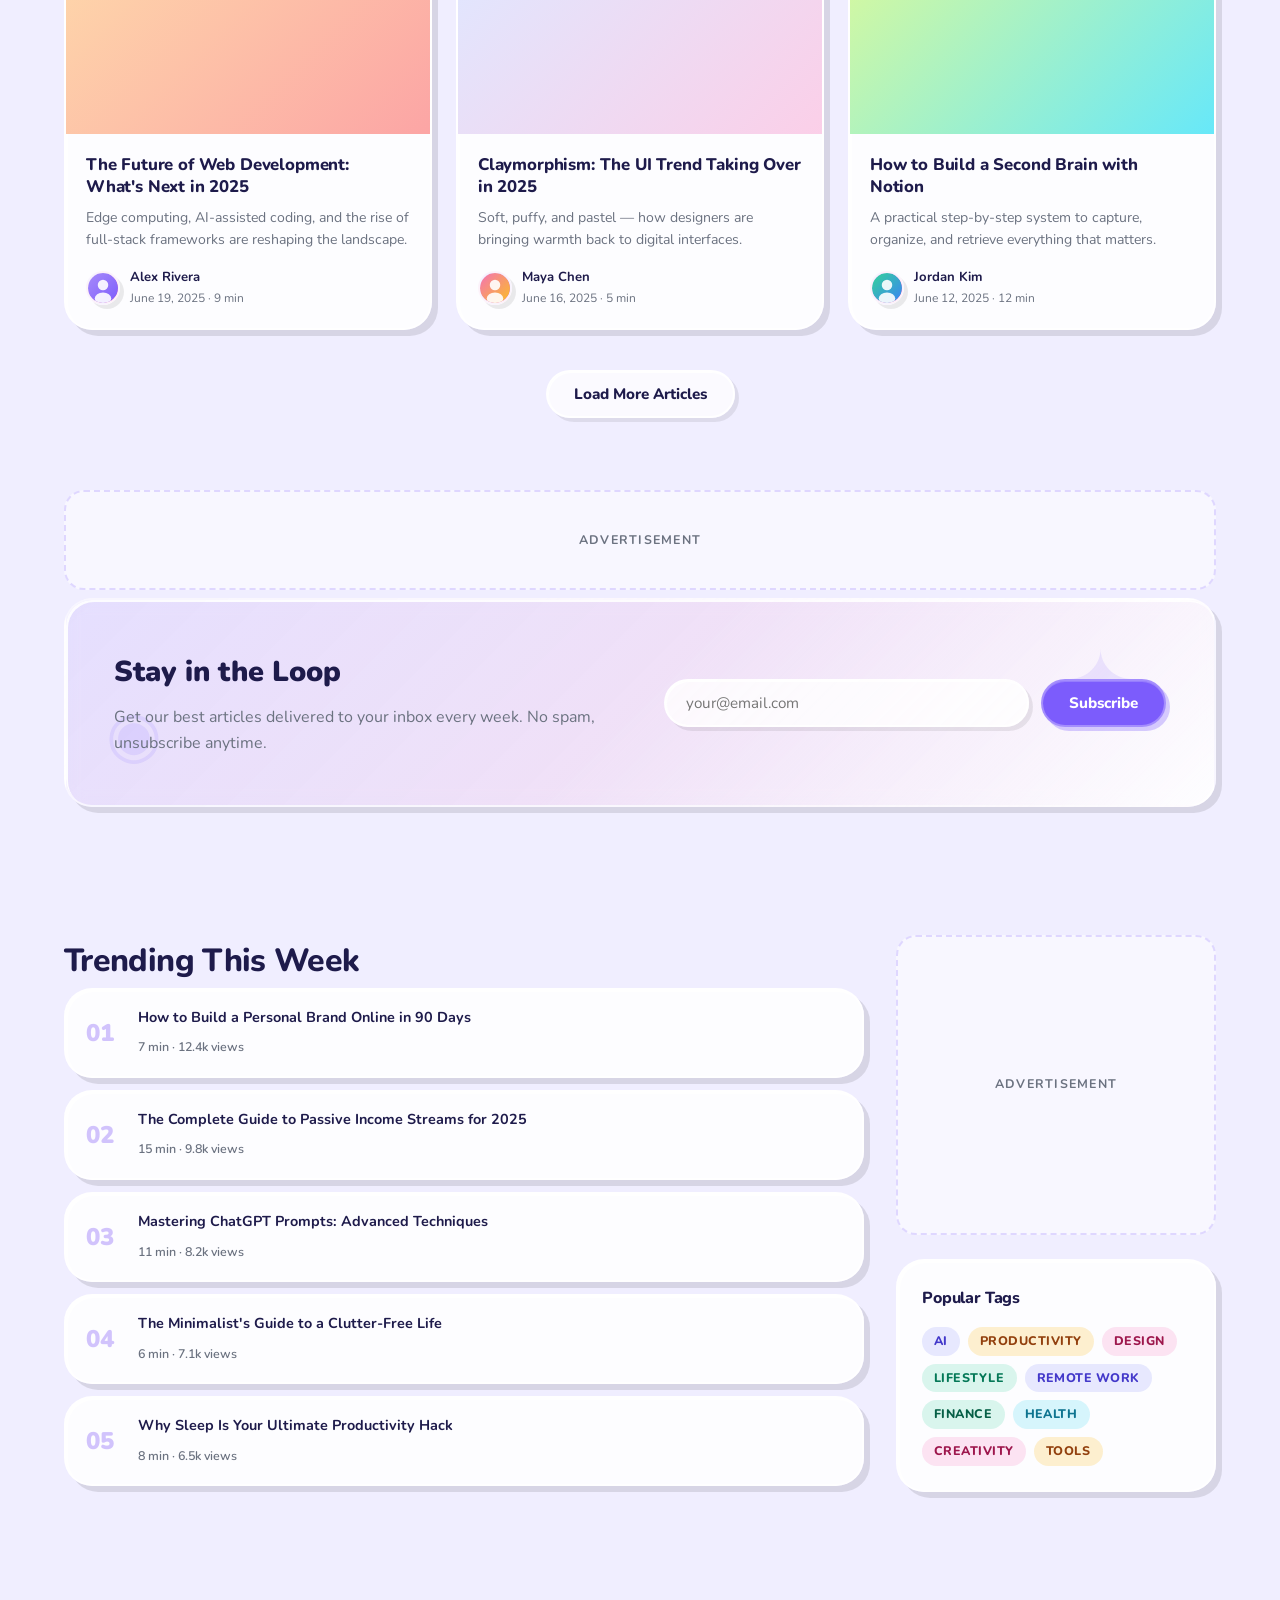
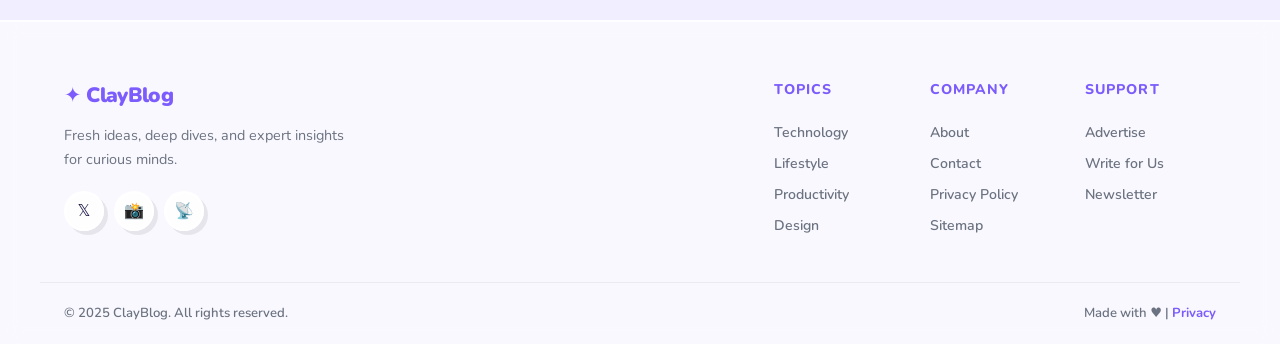
==== commit 196efc05: "add new code" ====
--- a/index.html
+++ b/index.html
@@ -58,7 +58,20 @@
       </a>
       <nav class="nav" id="main-nav" aria-label="Main navigation">
         <a href="index.html" class="nav-link active">Home</a>
-        <a href="category.html" class="nav-link">Categories</a>
+        <div class="nav-dropdown">
+          <button class="dropdown-toggle" id="cat-toggle" aria-haspopup="true" aria-expanded="false">
+            श्रेणियाँ <span class="dropdown-arrow">▾</span>
+          </button>
+          <div class="dropdown-menu" id="cat-menu" role="menu">
+            <a href="category.html?cat=automobile"><span class="d-icon">🚗</span> ऑटोमोबाइल</a>
+            <a href="category.html?cat=business"><span class="d-icon">💼</span> बिज़नेस</a>
+            <a href="category.html?cat=technology"><span class="d-icon">💻</span> टेक्नोलॉजी</a>
+            <a href="category.html?cat=finance"><span class="d-icon">💰</span> फाइनेंस</a>
+            <a href="category.html?cat=entertainment"><span class="d-icon">🎬</span> मनोरंजन</a>
+            <a href="category.html?cat=education"><span class="d-icon">📚</span> एजुकेशन</a>
+            <a href="category.html?cat=sports"><span class="d-icon">🏆</span> खेल</a>
+          </div>
+        </div>
         <a href="about.html" class="nav-link">About</a>
         <a href="contact.html" class="nav-link">Contact</a>
       </nav>
@@ -117,35 +130,40 @@
           <a href="category.html" class="link-more">View all →</a>
         </div>
         <div class="categories-grid">
+          <a href="category.html?cat=automobile" class="clay-card category-card" style="background:linear-gradient(145deg,rgba(253,230,138,0.5),rgba(255,255,255,0.9))">
+            <span class="cat-icon">🚗</span>
+            <h3>ऑटोमोबाइल</h3>
+            <p>18 articles</p>
+          </a>
+          <a href="category.html?cat=business" class="clay-card category-card" style="background:linear-gradient(145deg,rgba(167,243,208,0.5),rgba(255,255,255,0.9))">
+            <span class="cat-icon">💼</span>
+            <h3>बिज़नेस</h3>
+            <p>24 articles</p>
+          </a>
           <a href="category.html?cat=technology" class="clay-card category-card cat-tech">
             <span class="cat-icon">💻</span>
-            <h3>Technology</h3>
-            <p>24 articles</p>
-          </a>
-          <a href="category.html?cat=lifestyle" class="clay-card category-card cat-life">
-            <span class="cat-icon">🌿</span>
-            <h3>Lifestyle</h3>
-            <p>18 articles</p>
-          </a>
-          <a href="category.html?cat=productivity" class="clay-card category-card cat-prod">
-            <span class="cat-icon">⚡</span>
-            <h3>Productivity</h3>
-            <p>21 articles</p>
-          </a>
-          <a href="category.html?cat=design" class="clay-card category-card cat-design">
-            <span class="cat-icon">🎨</span>
-            <h3>Design</h3>
-            <p>15 articles</p>
-          </a>
-          <a href="category.html?cat=health" class="clay-card category-card cat-health">
-            <span class="cat-icon">🏃</span>
-            <h3>Health</h3>
-            <p>12 articles</p>
+            <h3>टेक्नोलॉजी</h3>
+            <p>31 articles</p>
           </a>
           <a href="category.html?cat=finance" class="clay-card category-card cat-finance">
             <span class="cat-icon">💰</span>
-            <h3>Finance</h3>
-            <p>9 articles</p>
+            <h3>फाइनेंस</h3>
+            <p>19 articles</p>
+          </a>
+          <a href="category.html?cat=entertainment" class="clay-card category-card cat-design">
+            <span class="cat-icon">🎬</span>
+            <h3>मनोरंजन</h3>
+            <p>22 articles</p>
+          </a>
+          <a href="category.html?cat=education" class="clay-card category-card" style="background:linear-gradient(145deg,rgba(165,243,252,0.5),rgba(255,255,255,0.9))">
+            <span class="cat-icon">📚</span>
+            <h3>एजुकेशन</h3>
+            <p>16 articles</p>
+          </a>
+          <a href="category.html?cat=sports" class="clay-card category-card" style="background:linear-gradient(145deg,rgba(252,211,77,0.3),rgba(255,165,0,0.1),rgba(255,255,255,0.9))">
+            <span class="cat-icon">🏆</span>
+            <h3>खेल</h3>
+            <p>27 articles</p>
           </a>
         </div>
       </div>
--- a/css/style.css
+++ b/css/style.css
@@ -113,6 +113,67 @@
 .link-more:hover { opacity: 0.75; }
 
 /* ===================================================
+   DROPDOWN NAV
+   =================================================== */
+.nav-dropdown { position: relative; }
+.dropdown-toggle {
+  background: none;
+  border: none;
+  padding: 8px 16px;
+  border-radius: 50px;
+  font-weight: 700;
+  font-size: 0.95rem;
+  color: var(--clay-muted);
+  cursor: pointer;
+  font-family: var(--font);
+  display: flex;
+  align-items: center;
+  gap: 4px;
+  transition: all 0.2s;
+}
+.dropdown-toggle:hover, .dropdown-toggle.open {
+  background: rgba(124,92,252,0.12);
+  color: var(--clay-primary);
+}
+.dropdown-arrow { font-size: 0.7rem; transition: transform 0.2s; }
+.dropdown-toggle.open .dropdown-arrow { transform: rotate(180deg); }
+.dropdown-menu {
+  display: none;
+  position: absolute;
+  top: calc(100% + 8px);
+  left: 50%;
+  transform: translateX(-50%);
+  background: rgba(255,255,255,0.97);
+  backdrop-filter: blur(16px);
+  -webkit-backdrop-filter: blur(16px);
+  border: 2px solid rgba(255,255,255,0.9);
+  border-radius: var(--radius-lg);
+  box-shadow: var(--clay-shadow-lg);
+  padding: 10px;
+  min-width: 180px;
+  z-index: 200;
+}
+.dropdown-menu.show { display: block; animation: fadeInUp 0.2s ease forwards; }
+.dropdown-menu a {
+  display: flex;
+  align-items: center;
+  gap: 10px;
+  padding: 10px 14px;
+  border-radius: var(--radius-sm);
+  font-size: 0.92rem;
+  font-weight: 700;
+  color: var(--clay-text);
+  transition: all 0.15s;
+  white-space: nowrap;
+}
+.dropdown-menu a:hover {
+  background: rgba(124,92,252,0.1);
+  color: var(--clay-primary);
+  transform: translateX(3px);
+}
+.dropdown-menu a .d-icon { font-size: 1rem; }
+
+/* ===================================================
    HEADER
    =================================================== */
 .site-header {
@@ -331,7 +392,7 @@
 .categories-section { padding-top: 0; }
 .categories-grid {
   display: grid;
-  grid-template-columns: repeat(6, 1fr);
+  grid-template-columns: repeat(7, 1fr);
   gap: 16px;
 }
 .category-card {
@@ -895,7 +956,7 @@
    RESPONSIVE
    =================================================== */
 @media (max-width: 1024px) {
-  .categories-grid { grid-template-columns: repeat(3, 1fr); }
+  .categories-grid { grid-template-columns: repeat(4, 1fr); }
   .two-col { grid-template-columns: 1fr; }
   .post-layout { grid-template-columns: 1fr; }
   .post-sidebar { position: static; }
@@ -916,6 +977,7 @@
   .nav.open { display: flex; }
   .hamburger { display: flex; }
   .categories-grid { grid-template-columns: repeat(2, 1fr); }
+  .dropdown-menu { position: static; transform: none; box-shadow: none; border: none; background: rgba(124,92,252,0.06); border-radius: var(--radius-md); }
   .section { padding: 40px 0; }
 }
 
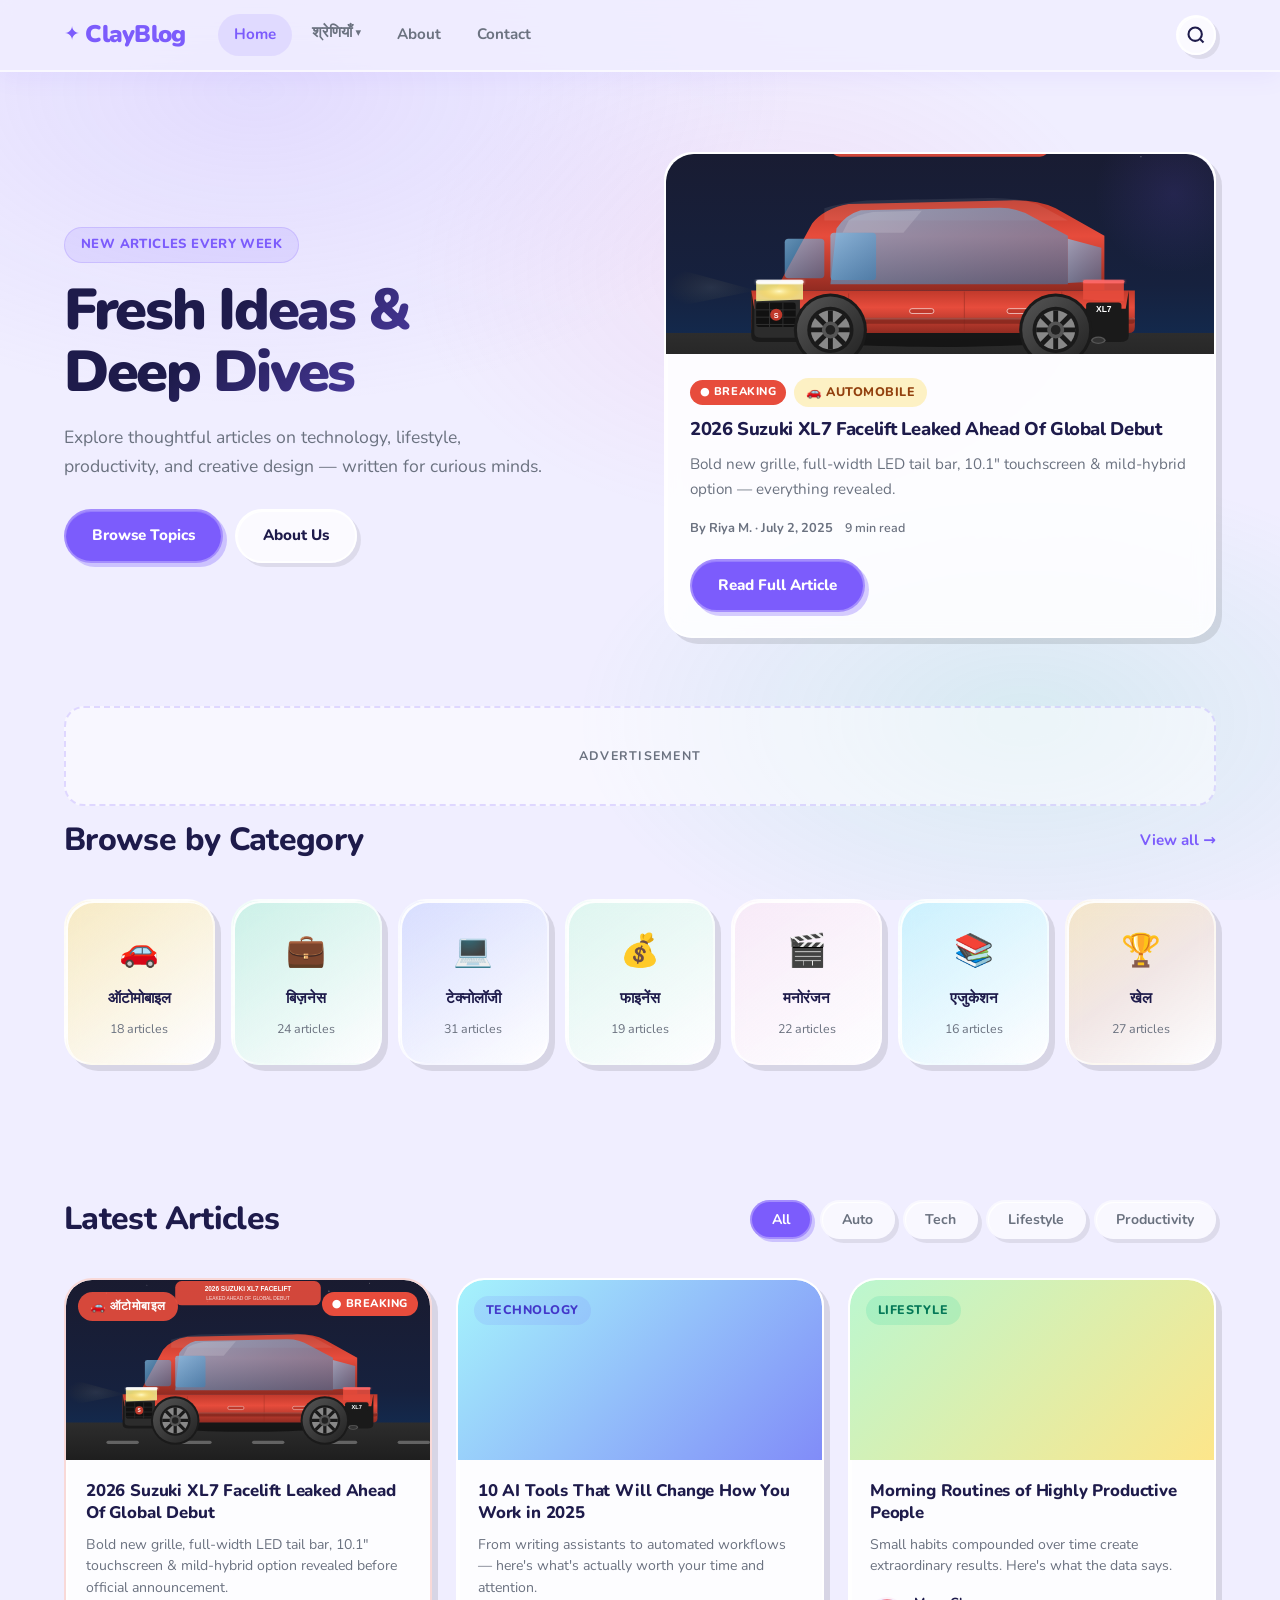
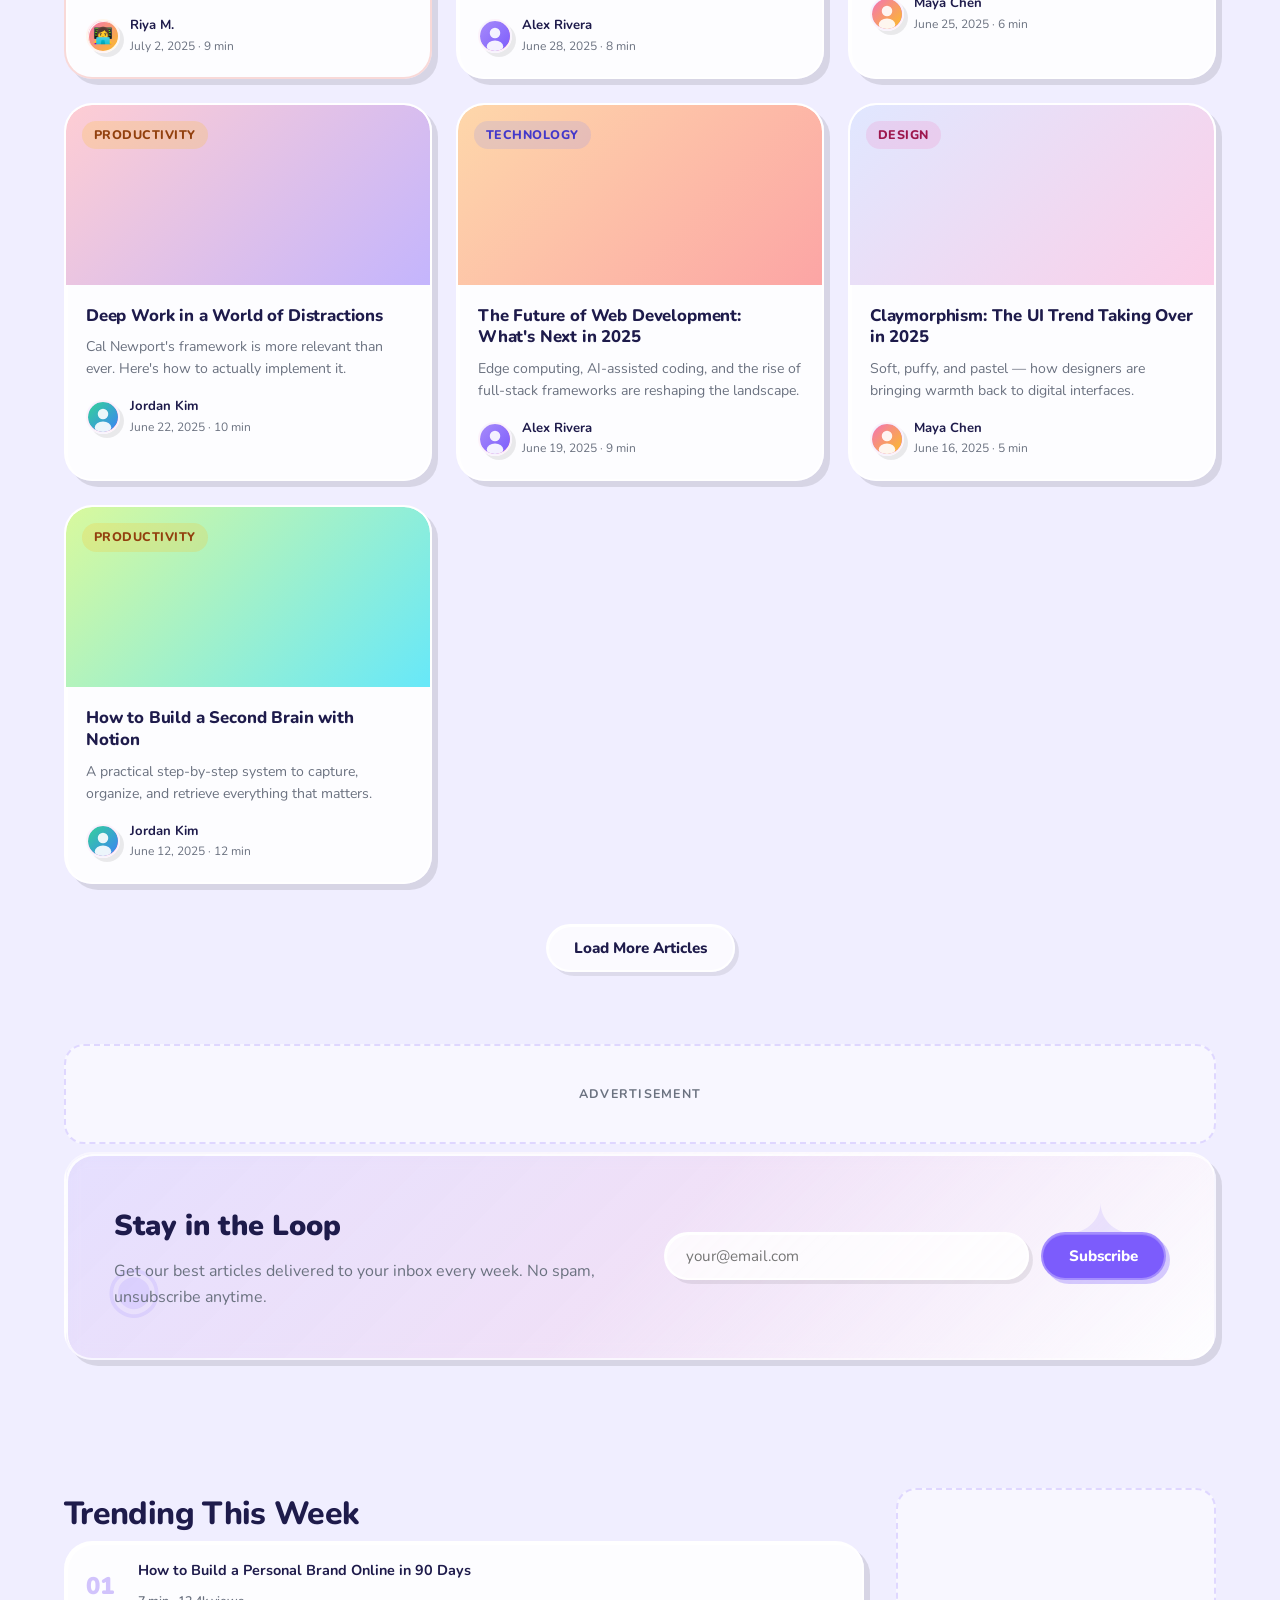
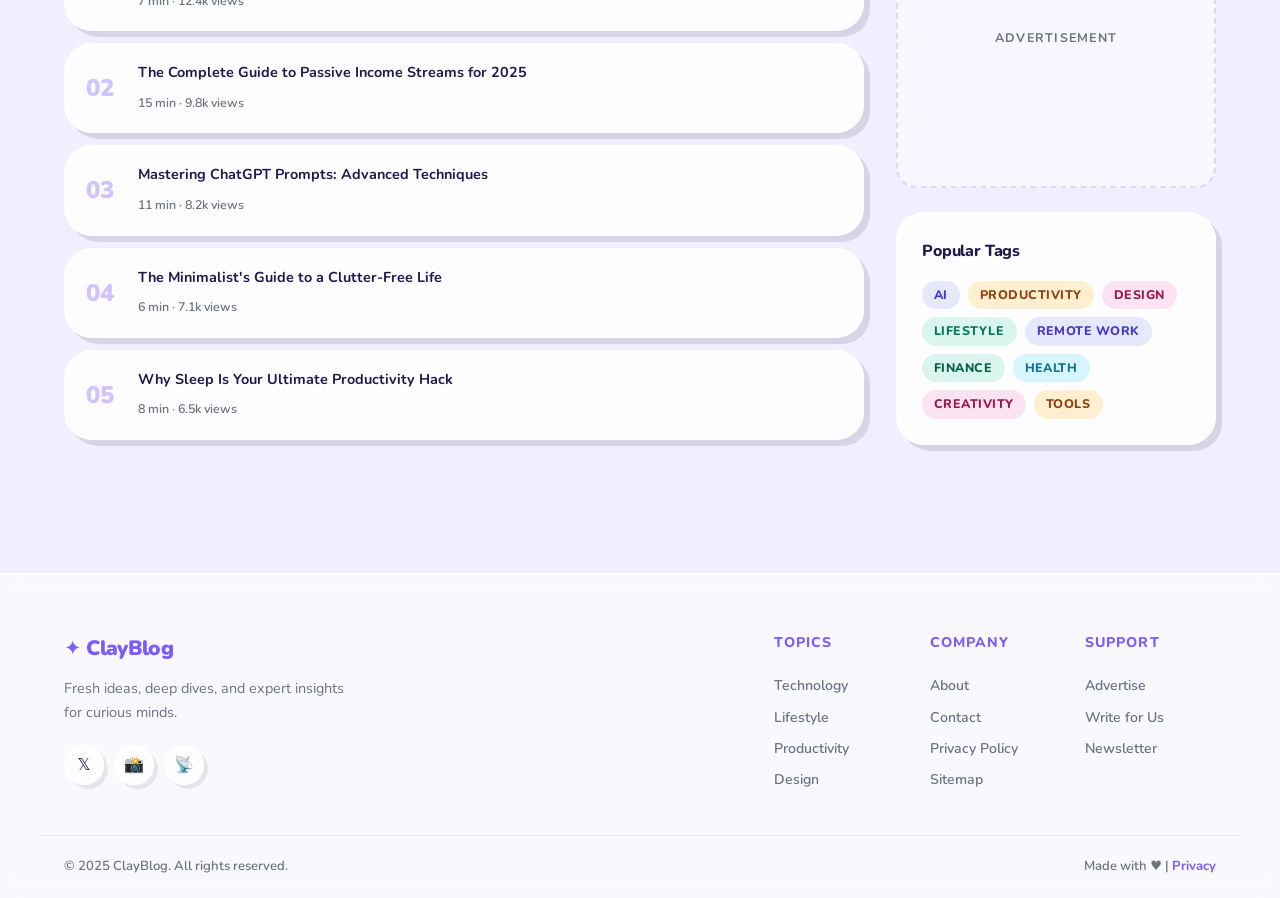
==== commit 725b600c: "s-xl-7car" ====
--- a/index.html
+++ b/index.html
@@ -100,15 +100,21 @@
             <a href="about.html" class="btn btn-ghost">About Us</a>
           </div>
         </div>
-        <div class="hero-card clay-card hero-feature-card">
-          <div class="feature-label">Featured Post</div>
-          <h2 class="feature-title">10 AI Tools That Will Change How You Work in 2025</h2>
-          <p class="feature-desc">From writing assistants to automated workflows — here's what's actually worth your time.</p>
-          <div class="feature-meta">
-            <span class="tag tag-tech">Technology</span>
-            <span class="read-time">8 min read</span>
-          </div>
-          <a href="post.html" class="btn btn-primary mt-1">Read Article</a>
+        <div class="hero-card clay-card hero-feature-card" style="padding:0;overflow:hidden">
+          <img src="assets/xl7-hero.svg" alt="2026 Suzuki XL7 Facelift" style="width:100%;height:200px;object-fit:cover;border-radius:28px 28px 0 0;display:block" />
+          <div style="padding:24px">
+            <div style="display:flex;align-items:center;gap:8px;margin-bottom:10px">
+              <span style="background:#e74c3c;color:white;font-size:0.7rem;font-weight:800;padding:3px 10px;border-radius:50px;text-transform:uppercase;letter-spacing:0.05em">● Breaking</span>
+              <span class="tag" style="background:rgba(253,230,138,0.5);color:#92400e">🚗 Automobile</span>
+            </div>
+            <h2 class="feature-title" style="font-size:1.15rem">2026 Suzuki XL7 Facelift Leaked Ahead Of Global Debut</h2>
+            <p class="feature-desc">Bold new grille, full-width LED tail bar, 10.1" touchscreen & mild-hybrid option — everything revealed.</p>
+            <div class="feature-meta" style="margin-bottom:4px">
+              <span style="font-size:0.8rem;color:#6b7280;font-weight:700">By Riya M. · July 2, 2025</span>
+              <span class="read-time">9 min read</span>
+            </div>
+            <a href="2026-suzuki-xl7-facelift-leaked.html" class="btn btn-primary mt-1">Read Full Article</a>
+          </div>
         </div>
       </div>
     </section>
@@ -176,6 +182,7 @@
           <h2 class="section-title">Latest Articles</h2>
           <div class="filter-tabs" role="tablist">
             <button class="tab active" data-filter="all" role="tab">All</button>
+            <button class="tab" data-filter="automobile" role="tab">Auto</button>
             <button class="tab" data-filter="technology" role="tab">Tech</button>
             <button class="tab" data-filter="lifestyle" role="tab">Lifestyle</button>
             <button class="tab" data-filter="productivity" role="tab">Productivity</button>
@@ -183,6 +190,26 @@
         </div>
 
         <div class="posts-grid" id="posts-grid">
+
+          <!-- SUZUKI XL7 POST -->
+          <article class="clay-card post-card" data-category="automobile" style="border:2px solid rgba(231,76,60,0.2)">
+            <div class="post-img" style="padding:0;position:relative;height:180px;overflow:hidden;border-radius:26px 26px 0 0">
+              <img src="assets/xl7-hero.svg" alt="2026 Suzuki XL7 Facelift" style="width:100%;height:100%;object-fit:cover;border-radius:0" />
+              <span class="tag" style="position:absolute;top:12px;left:12px;background:rgba(231,76,60,0.92);color:#fff">🚗 ऑटोमोबाइल</span>
+              <span style="position:absolute;top:12px;right:12px;background:#e74c3c;color:white;font-size:0.7rem;font-weight:800;padding:3px 10px;border-radius:50px;text-transform:uppercase;letter-spacing:0.05em">● Breaking</span>
+            </div>
+            <div class="post-body">
+              <h3 class="post-title"><a href="2026-suzuki-xl7-facelift-leaked.html">2026 Suzuki XL7 Facelift Leaked Ahead Of Global Debut</a></h3>
+              <p class="post-excerpt">Bold new grille, full-width LED tail bar, 10.1" touchscreen & mild-hybrid option revealed before official announcement.</p>
+              <div class="post-meta">
+                <div class="avatar" style="background:linear-gradient(135deg,#f472b6,#fbbf24);display:flex;align-items:center;justify-content:center;font-size:1rem">👩‍💻</div>
+                <div>
+                  <span class="author-name">Riya M.</span>
+                  <span class="post-date">July 2, 2025 · 9 min</span>
+                </div>
+              </div>
+            </div>
+          </article>
 
           <article class="clay-card post-card" data-category="technology">
             <div class="post-img" style="background: linear-gradient(135deg,#a5f3fc,#818cf8)">
